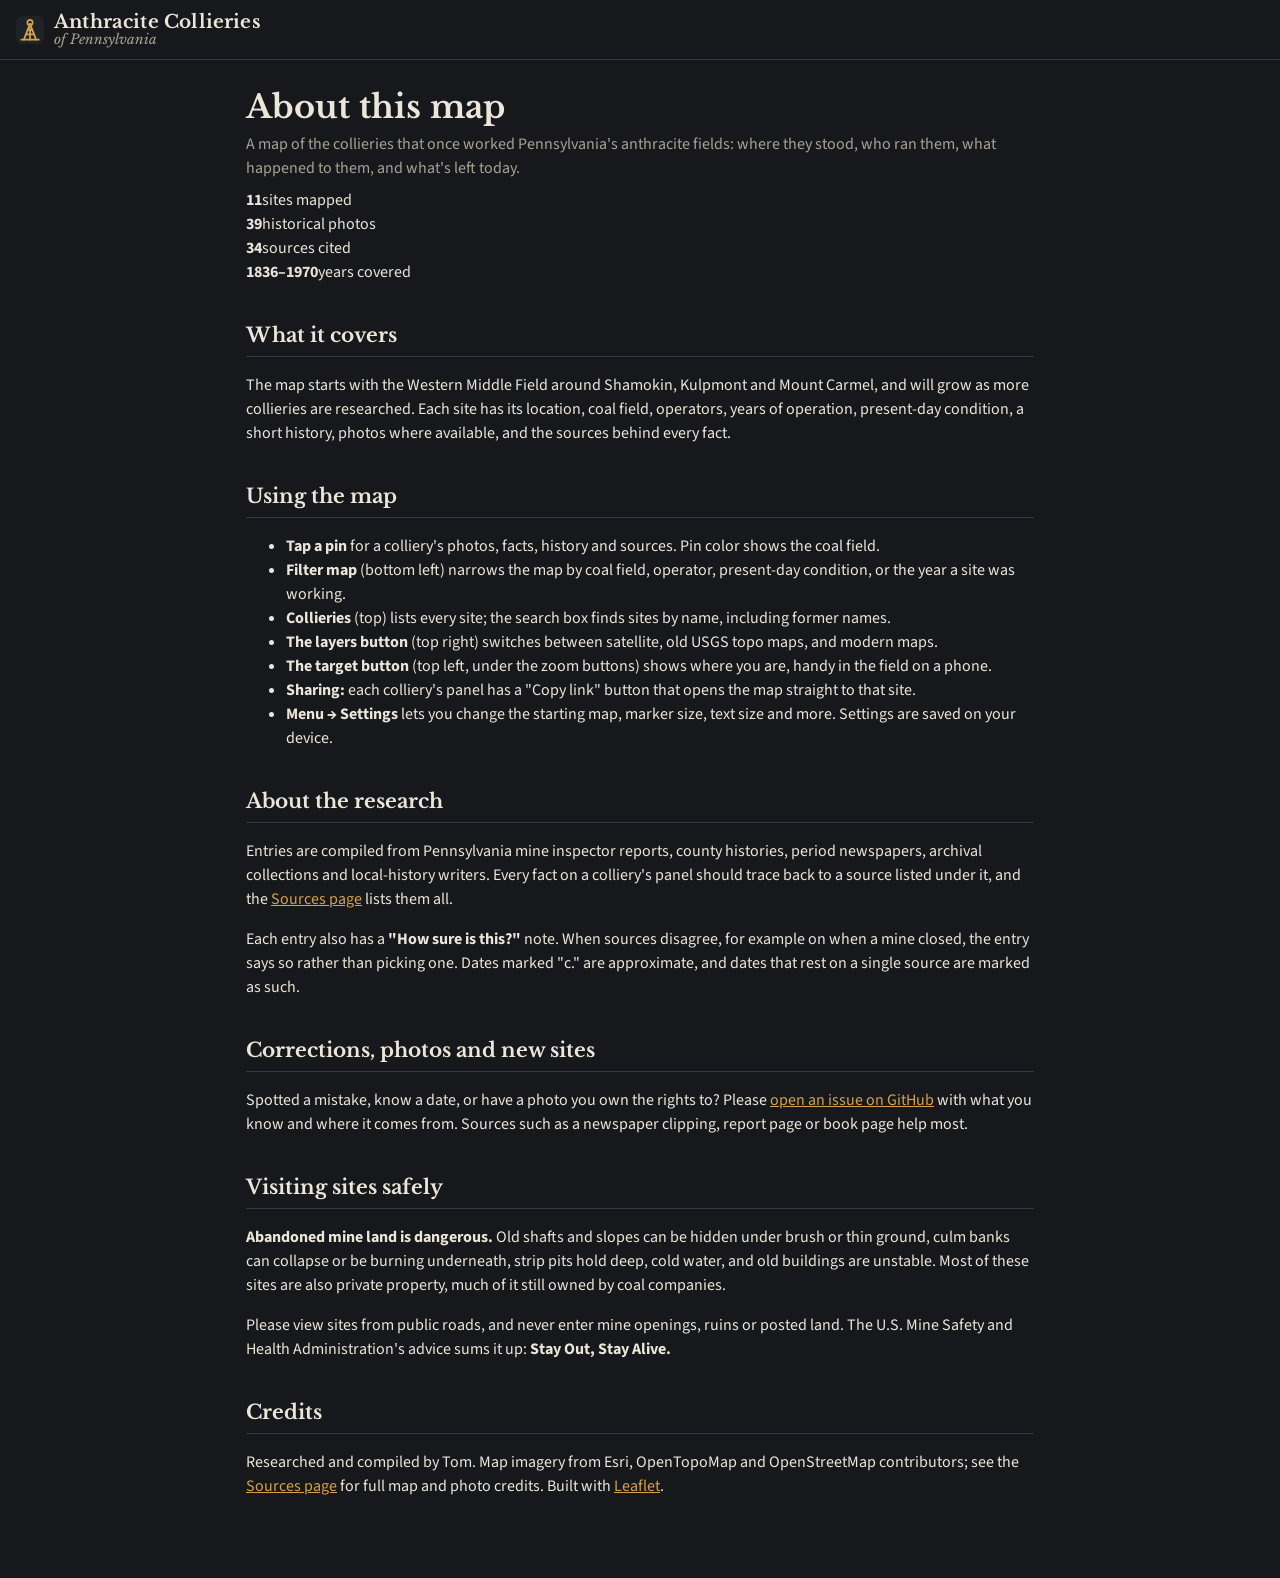
==== about.html @ 8654b9d7 "Update pages: settings, quiz, menu, about, sources" ====
<!doctype html>
<html lang="en">
<head>
  <meta charset="utf-8">
  <meta name="viewport" content="width=device-width, initial-scale=1, viewport-fit=cover">
  <title>About · Anthracite Collieries of Pennsylvania</title>
  <meta name="description" content="About the Anthracite Collieries of Pennsylvania map: what it covers, how the research works, how to send corrections, and visiting sites safely.">
  <link rel="icon" href="icons/headframe.svg" type="image/svg+xml">

  <meta property="og:type" content="website">
  <meta property="og:site_name" content="Anthracite Collieries of Pennsylvania">
  <meta property="og:title" content="About · Anthracite Collieries of Pennsylvania">
  <meta property="og:description" content="What the map covers, how the research works, and how to send corrections.">
  <meta property="og:url" content="https://theman42069.github.io/anthracite-collieries/about.html">
  <meta property="og:image" content="https://theman42069.github.io/anthracite-collieries/icons/social-card.jpg">
  <meta property="og:image:width" content="1200">
  <meta property="og:image:height" content="630">
  <meta name="twitter:card" content="summary_large_image">

  <link rel="preconnect" href="https://fonts.googleapis.com">
  <link rel="preconnect" href="https://fonts.gstatic.com" crossorigin>
  <link rel="stylesheet" href="https://fonts.googleapis.com/css2?family=Libre+Baskerville:wght@400;700&family=Source+Sans+3:wght@400;600&display=swap">
  <link rel="stylesheet" href="css/style.css">
  <script src="js/settings-store.js"></script>
</head>
<body class="page">
  <header class="topbar">
    <a class="brand" href="index.html" aria-label="Back to the map">
      <img src="icons/headframe.svg" alt="" width="28" height="28">
      <span class="brand-text">
        <span class="brand-title">Anthracite Collieries</span>
        <span class="brand-sub">of Pennsylvania</span>
      </span>
    </a>
    <div class="site-menu" id="site-menu"></div>
  </header>

  <main class="page-main prose">
    <h1>About this map</h1>
    <p class="page-intro">A map of the collieries that once worked Pennsylvania's anthracite fields: where they stood, who ran them, what happened to them, and what's left today.</p>

    <div class="stat-row" id="stats" aria-live="polite">
      <div class="stat"><b id="stat-sites">–</b><span>sites mapped</span></div>
      <div class="stat"><b id="stat-photos">–</b><span>historical photos</span></div>
      <div class="stat"><b id="stat-sources">–</b><span>sources cited</span></div>
      <div class="stat"><b id="stat-years">–</b><span>years covered</span></div>
    </div>

    <h2>What it covers</h2>
    <p>The map starts with the Western Middle Field around Shamokin, Kulpmont and Mount Carmel, and will grow as more collieries are researched. Each site has its location, coal field, operators, years of operation, present-day condition, a short history, photos where available, and the sources behind every fact.</p>

    <h2>Using the map</h2>
    <ul>
      <li><strong>Tap a pin</strong> for a colliery's photos, facts, history and sources. Pin color shows the coal field.</li>
      <li><strong>Filter map</strong> (bottom left) narrows the map by coal field, operator, present-day condition, or the year a site was working.</li>
      <li><strong>Collieries</strong> (top) lists every site; the search box finds sites by name, including former names.</li>
      <li><strong>The layers button</strong> (top right) switches between satellite, old USGS topo maps, and modern maps.</li>
      <li><strong>The target button</strong> (top left, under the zoom buttons) shows where you are, handy in the field on a phone.</li>
      <li><strong>Sharing:</strong> each colliery's panel has a "Copy link" button that opens the map straight to that site.</li>
      <li><strong>Menu → Settings</strong> lets you change the starting map, marker size, text size and more. Settings are saved on your device.</li>
    </ul>

    <h2>About the research</h2>
    <p>Entries are compiled from Pennsylvania mine inspector reports, county histories, period newspapers, archival collections and local-history writers. Every fact on a colliery's panel should trace back to a source listed under it, and the <a href="sources.html">Sources page</a> lists them all.</p>
    <p>Each entry also has a <strong>"How sure is this?"</strong> note. When sources disagree, for example on when a mine closed, the entry says so rather than picking one. Dates marked "c." are approximate, and dates that rest on a single source are marked as such.</p>

    <h2>Corrections, photos and new sites</h2>
    <p>Spotted a mistake, know a date, or have a photo you own the rights to? Please <a href="https://github.com/theman42069/anthracite-collieries/issues" target="_blank" rel="noopener">open an issue on GitHub</a> with what you know and where it comes from. Sources such as a newspaper clipping, report page or book page help most.</p>

    <h2>Visiting sites safely</h2>
    <div class="callout">
      <p><strong>Abandoned mine land is dangerous.</strong> Old shafts and slopes can be hidden under brush or thin ground, culm banks can collapse or be burning underneath, strip pits hold deep, cold water, and old buildings are unstable. Most of these sites are also private property, much of it still owned by coal companies.</p>
      <p>Please view sites from public roads, and never enter mine openings, ruins or posted land. The U.S. Mine Safety and Health Administration's advice sums it up: <strong>Stay Out, Stay Alive.</strong></p>
    </div>

    <h2>Credits</h2>
    <p>Researched and compiled by Tom. Map imagery from Esri, OpenTopoMap and OpenStreetMap contributors; see the <a href="sources.html">Sources page</a> for full map and photo credits. Built with <a href="https://leafletjs.com" target="_blank" rel="noopener">Leaflet</a>.</p>
  </main>

  <script src="js/menu.js"></script>
  <script>
    // Live counts from the same data file the map uses.
    fetch('data/collieries.geojson', { cache: 'no-cache' })
      .then(function (r) { return r.json(); })
      .then(function (data) {
        var sites = 0, photos = 0, sources = {}, years = [];
        (data.features || []).forEach(function (f) {
          var p = f.properties || {};
          if (f.geometry && f.geometry.type === 'Point') sites++;
          if (p.photo_url) photos++;
          photos += (Array.isArray(p.photos) ? p.photos.length : 0);
          (Array.isArray(p.sources) ? p.sources : []).forEach(function (s) {
            var key = (s && typeof s === 'object') ? (s.url || s.title) : s;
            if (key) sources[String(key).trim().toLowerCase()] = true;
          });
          [p.year_opened, p.year_closed].forEach(function (y) {
            var n = parseInt(y, 10);
            if (isFinite(n)) years.push(n);
          });
        });
        document.getElementById('stat-sites').textContent = sites;
        document.getElementById('stat-photos').textContent = photos;
        document.getElementById('stat-sources').textContent = Object.keys(sources).length;
        document.getElementById('stat-years').textContent = years.length
          ? Math.min.apply(null, years) + '–' + Math.max.apply(null, years) : '–';
      })
      .catch(function () { document.getElementById('stats').hidden = true; });
  </script>
</body>
</html>
---- css/style.css ----
/* ==========================================================================
   Anthracite Collieries of Pennsylvania
   Dark map chrome, serif headings, desktop side panel / mobile bottom sheet.
   ========================================================================== */

:root {
  --chrome: #16181b;
  --chrome-2: #1f2226;
  --chrome-3: #2a2d31;
  --border: #363a40;
  --text: #ece6da;
  --muted: #a9a294;
  --accent: #d4a24c;
  --accent-ink: #1a1408;
  --danger: #e07a5f;

  --serif: "Libre Baskerville", Georgia, "Times New Roman", serif;
  --sans: "Source Sans 3", system-ui, -apple-system, "Segoe UI", Roboto, sans-serif;

  --header-h: 60px;
  --panel-w: 400px;
  --sheet-h: 55vh;
  --radius: 8px;
  --shadow: 0 6px 24px rgba(0, 0, 0, 0.45);
}

@supports (height: 1dvh) {
  :root { --sheet-h: 55dvh; }
}

* { box-sizing: border-box; }

html, body {
  height: 100%;
  margin: 0;
}

body {
  background: var(--chrome);
  color: var(--text);
  font-family: var(--sans);
  font-size: 16px;
  line-height: 1.5;
  display: flex;
  flex-direction: column;
  overflow: hidden;
}

h1, h2, h3 { font-family: var(--serif); font-weight: 700; }

a { color: var(--accent); }
a:hover { color: #e9bd6d; }

:focus-visible { outline: 2px solid var(--accent); outline-offset: 2px; }

.visually-hidden {
  position: absolute !important;
  width: 1px; height: 1px;
  overflow: hidden;
  clip: rect(0 0 0 0);
  white-space: nowrap;
}

/* ---------- Header ---------- */

.topbar {
  flex: 0 0 auto;
  min-height: var(--header-h);
  display: flex;
  align-items: center;
  gap: 16px;
  padding: 8px 16px;
  background: var(--chrome);
  border-bottom: 1px solid var(--border);
  position: relative;
  z-index: 1100;
}

.brand {
  display: flex;
  align-items: center;
  gap: 10px;
  color: var(--text);
  text-decoration: none;
  min-width: 0;
}
.brand:hover { color: var(--text); }
.brand img { flex: 0 0 auto; border-radius: 6px; }

.brand-text { display: flex; flex-direction: column; line-height: 1.15; min-width: 0; }
.brand-title { font-family: var(--serif); font-weight: 700; font-size: 1.15rem; letter-spacing: 0.01em; }
.brand-sub { font-family: var(--serif); font-style: italic; color: var(--muted); font-size: 0.85rem; }

.topnav { margin-left: auto; }
.topnav a {
  color: var(--text);
  text-decoration: none;
  font-weight: 600;
  padding: 8px 10px;
  border-radius: var(--radius);
}
.topnav a:hover { background: var(--chrome-2); color: var(--text); }
.topnav a[aria-current="page"] { color: var(--accent); }

.tools {
  display: flex;
  align-items: center;
  gap: 8px;
  position: relative;
}

.search {
  position: relative;
  width: min(340px, 100%);
}

/* ---------- Colliery list drop-down ---------- */

.list-menu { position: relative; }

.list-toggle {
  height: 40px;
  display: inline-flex;
  align-items: center;
  gap: 8px;
  padding: 0 12px;
  border-radius: var(--radius);
  border: 1px solid var(--border);
  background: var(--chrome-2);
  color: var(--text);
  font: inherit;
  font-weight: 600;
  cursor: pointer;
  white-space: nowrap;
}
.list-toggle:hover { border-color: var(--muted); }
.list-toggle[aria-expanded="true"] { border-color: var(--accent); }
.list-toggle .chevron { color: var(--muted); transition: transform 0.2s; }
.list-toggle[aria-expanded="true"] .chevron { transform: rotate(180deg); }

.badge {
  min-width: 22px;
  padding: 0 6px;
  border-radius: 11px;
  background: var(--accent);
  color: var(--accent-ink);
  font-size: 0.8rem;
  line-height: 20px;
  text-align: center;
  font-variant-numeric: tabular-nums;
}

.list-panel {
  position: absolute;
  top: calc(100% + 6px);
  left: 0;
  width: 360px;
  background: var(--chrome-2);
  border: 1px solid var(--border);
  border-radius: var(--radius);
  box-shadow: var(--shadow);
  overflow: hidden;
}

.list-head {
  margin: 0;
  padding: 10px 14px;
  font-size: 0.8rem;
  color: var(--muted);
  border-bottom: 1px solid var(--border);
}

.list-items {
  list-style: none;
  margin: 0;
  padding: 4px;
  max-height: min(60vh, 480px);
  overflow-y: auto;
  overscroll-behavior: contain;
}

.list-items button {
  width: 100%;
  display: flex;
  align-items: center;
  gap: 10px;
  padding: 9px 10px;
  border: none;
  border-radius: 6px;
  background: none;
  color: var(--text);
  font: inherit;
  text-align: left;
  cursor: pointer;
}
.list-items button:hover,
.list-items button:focus-visible { background: var(--chrome-3); outline: none; }
.list-items button[aria-current="true"] { background: var(--chrome-3); box-shadow: inset 3px 0 0 var(--accent); }
.list-items .dot { width: 10px; height: 10px; border-radius: 50%; flex: 0 0 auto; box-shadow: 0 0 0 1px rgba(255,255,255,0.5); }
.list-text { display: flex; flex-direction: column; min-width: 0; }
.list-text .name { font-family: var(--serif); font-size: 0.95rem; }
.list-text .meta { font-size: 0.78rem; color: var(--muted); }
.list-items .empty { padding: 12px 10px; color: var(--muted); font-size: 0.9rem; }

.search input {
  width: 100%;
  height: 40px;
  padding: 0 12px 0 36px;
  border-radius: var(--radius);
  border: 1px solid var(--border);
  background: var(--chrome-2) url("data:image/svg+xml,%3Csvg xmlns='http://www.w3.org/2000/svg' viewBox='0 0 24 24' fill='none' stroke='%23a9a294' stroke-width='2' stroke-linecap='round'%3E%3Ccircle cx='11' cy='11' r='7'/%3E%3Cpath d='M20 20l-4-4'/%3E%3C/svg%3E") no-repeat 10px center / 18px;
  color: var(--text);
  font: inherit;
}
.search input::placeholder { color: var(--muted); }
.search input:focus { border-color: var(--accent); outline: none; }

.search-results {
  position: absolute;
  top: calc(100% + 6px);
  left: 0; right: 0;
  margin: 0;
  padding: 4px;
  list-style: none;
  background: var(--chrome-2);
  border: 1px solid var(--border);
  border-radius: var(--radius);
  box-shadow: var(--shadow);
  max-height: 50vh;
  overflow-y: auto;
}

.search-results li {
  display: flex;
  align-items: center;
  gap: 10px;
  padding: 8px 10px;
  border-radius: 6px;
  cursor: pointer;
}
.search-results li[aria-selected="true"],
.search-results li:hover { background: var(--chrome-3); }
.search-results .dot { width: 10px; height: 10px; border-radius: 50%; flex: 0 0 auto; box-shadow: 0 0 0 1px rgba(255,255,255,0.5); }
.search-results .name { flex: 1; min-width: 0; overflow: hidden; text-overflow: ellipsis; white-space: nowrap; }
.search-results .meta { color: var(--muted); font-size: 0.8rem; white-space: nowrap; }
.search-results .empty { color: var(--muted); cursor: default; }
.search-results .empty:hover { background: none; }

/* ---------- Map stage ---------- */

.stage {
  position: relative;
  flex: 1 1 auto;
  min-height: 0;
}

#map {
  position: absolute;
  inset: 0;
  background: #0d0e10;
}

.status {
  position: absolute;
  top: 16px;
  left: 50%;
  transform: translateX(-50%);
  z-index: 1000;
  max-width: calc(100% - 32px);
  padding: 10px 14px;
  border-radius: var(--radius);
  background: var(--chrome-2);
  border: 1px solid var(--danger);
  color: var(--text);
  box-shadow: var(--shadow);
}
.status code { background: var(--chrome-3); padding: 1px 4px; border-radius: 4px; }

/* ---------- Leaflet chrome, restyled dark ---------- */

.leaflet-container { font-family: var(--sans); }

.leaflet-bar,
.leaflet-control-layers {
  border: 1px solid var(--border) !important;
  border-radius: var(--radius) !important;
  box-shadow: var(--shadow) !important;
  overflow: hidden;
}

.leaflet-bar a,
.leaflet-bar a:hover {
  background: var(--chrome-2);
  color: var(--text);
  border-bottom-color: var(--border);
  width: 36px; height: 36px; line-height: 36px;
}
.leaflet-bar a:hover { background: var(--chrome-3); }
.leaflet-bar a.leaflet-disabled { background: var(--chrome); color: #555; }

.leaflet-control-layers {
  background: var(--chrome-2);
  color: var(--text);
}
.leaflet-control-layers-toggle {
  width: 40px; height: 40px;
  background-image: url("data:image/svg+xml,%3Csvg xmlns='http://www.w3.org/2000/svg' viewBox='0 0 24 24' fill='none' stroke='%23ece6da' stroke-width='1.8' stroke-linejoin='round'%3E%3Cpath d='M12 3l9 5-9 5-9-5 9-5z'/%3E%3Cpath d='M3 13l9 5 9-5'/%3E%3C/svg%3E");
  background-size: 22px;
}
.leaflet-control-layers-expanded { padding: 8px 12px; }
.leaflet-control-layers-separator { border-top-color: var(--border); }
.leaflet-control-layers label { margin: 2px 0; }
.leaflet-control-layers input { accent-color: var(--accent); }

.leaflet-control-attribution {
  background: rgba(22, 24, 27, 0.82) !important;
  color: #cfc8ba !important;
  font-size: 11px;
  padding: 2px 6px !important;
  border-top-left-radius: 6px;
}
.leaflet-control-attribution a { color: var(--accent) !important; }

.leaflet-tooltip.colliery-tooltip {
  background: var(--chrome);
  color: var(--text);
  border: 1px solid var(--border);
  font-family: var(--serif);
  font-size: 13px;
  box-shadow: var(--shadow);
}
.leaflet-tooltip-top.colliery-tooltip::before { border-top-color: var(--chrome); }

/* Leaflet controls slide out of the panel's way. */
.leaflet-right, .leaflet-bottom { transition: right 0.25s ease, bottom 0.25s ease; }

/* ---------- Markers ---------- */

.colliery-marker {
  background: none;
  border: none;
}
.colliery-marker svg {
  display: block;
  filter: drop-shadow(0 2px 3px rgba(0, 0, 0, 0.6));
  transform-origin: 50% 100%;
  transition: transform 0.15s ease;
}
.colliery-marker:hover svg,
.colliery-marker:focus-visible svg { transform: scale(1.12); }
.colliery-marker.is-active svg { transform: scale(1.28); }
.colliery-marker.is-active svg .pin { stroke: #fff; stroke-width: 2.5; }

.colliery-cluster {
  background: none;
}
.colliery-cluster span {
  display: flex;
  align-items: center;
  justify-content: center;
  width: 40px; height: 40px;
  border-radius: 50%;
  background: rgba(22, 24, 27, 0.92);
  border: 2px solid var(--accent);
  color: var(--text);
  font-weight: 600;
  font-size: 14px;
  box-shadow: 0 0 0 4px rgba(212, 162, 76, 0.25), var(--shadow);
}

/* ---------- Legend + filter control ---------- */

.legend {
  background: rgba(22, 24, 27, 0.94);
  color: var(--text);
  border: 1px solid var(--border);
  border-radius: var(--radius);
  box-shadow: var(--shadow);
  min-width: 210px;
  max-width: 260px;
}
.legend summary {
  cursor: pointer;
  list-style: none;
  padding: 10px 12px;
  font-family: var(--serif);
  font-weight: 700;
  font-size: 0.95rem;
  display: flex;
  justify-content: space-between;
  align-items: center;
  gap: 8px;
}
.legend summary::-webkit-details-marker { display: none; }
.legend summary::after {
  content: "";
  width: 8px; height: 8px;
  border-right: 2px solid var(--muted);
  border-bottom: 2px solid var(--muted);
  transform: rotate(-135deg);
  margin-top: 4px;
  transition: transform 0.2s;
}
.legend[open] summary::after { transform: rotate(45deg); margin-top: -4px; }

.legend-body {
  padding: 0 12px 12px;
  max-height: calc(100vh - 230px);
  overflow-y: auto;
  overscroll-behavior: contain;
}

.legend-heading .hint {
  text-transform: none;
  letter-spacing: 0;
  font-weight: 400;
  opacity: 0.8;
  margin-left: 4px;
}
.legend-heading + .legend-row { margin-top: 0; }
.legend-row + .legend-heading { margin-top: 10px; }

.more-filters {
  margin-top: 10px;
  padding-top: 8px;
  border-top: 1px solid var(--border);
}
.select-row {
  display: flex;
  align-items: center;
  gap: 8px;
  margin-top: 6px;
  font-size: 0.85rem;
}
.select-row span { width: 62px; flex: 0 0 auto; color: var(--muted); }
.select-row select {
  flex: 1;
  min-width: 0;
  height: 32px;
  padding: 0 6px;
  border-radius: 6px;
  border: 1px solid var(--border);
  background: var(--chrome-2);
  color: var(--text);
  font: inherit;
  font-size: 0.85rem;
}
.select-row select:focus { border-color: var(--accent); outline: none; }

.reset-filters {
  width: 100%;
  margin-top: 10px;
  height: 32px;
  border-radius: 6px;
  border: 1px solid var(--accent);
  background: transparent;
  color: var(--accent);
  font: inherit;
  font-size: 0.85rem;
  font-weight: 600;
  cursor: pointer;
}
.reset-filters:hover { background: var(--accent); color: var(--accent-ink); }

.legend-heading {
  margin: 4px 0 4px;
  font-family: var(--sans);
  font-size: 0.72rem;
  font-weight: 600;
  text-transform: uppercase;
  letter-spacing: 0.1em;
  color: var(--muted);
}

.summary-badge {
  margin-left: auto;
  padding: 0 7px;
  border-radius: 10px;
  background: var(--accent);
  color: var(--accent-ink);
  font-family: var(--sans);
  font-size: 0.75rem;
  line-height: 18px;
}

/* ---------- Timeline ---------- */

.timeline {
  margin-top: 10px;
  padding-top: 8px;
  border-top: 1px solid var(--border);
}
.timeline-toggle {
  display: flex;
  align-items: center;
  gap: 8px;
  font-size: 0.88rem;
  cursor: pointer;
}
.timeline-toggle input { accent-color: var(--accent); width: 16px; height: 16px; margin: 0; flex: 0 0 auto; }
.timeline-toggle span { flex: 1; }
.timeline output {
  font-family: var(--serif);
  font-weight: 700;
  font-size: 1.05rem;
  color: var(--accent);
  font-variant-numeric: tabular-nums;
}
.timeline.is-off output { color: var(--muted); }

.timeline input[type="range"] {
  width: 100%;
  margin: 8px 0 0;
  accent-color: var(--accent);
  cursor: pointer;
}
.timeline.is-off input[type="range"] { opacity: 0.55; }
.timeline-scale {
  display: flex;
  justify-content: space-between;
  font-size: 0.72rem;
  color: var(--muted);
  font-variant-numeric: tabular-nums;
}
.timeline-note { margin: 6px 0 0; font-size: 0.75rem; color: var(--muted); }
.legend-row {
  display: flex;
  align-items: center;
  gap: 8px;
  padding: 4px 0;
  cursor: pointer;
  font-size: 0.92rem;
}
.legend-row input { accent-color: var(--accent); width: 16px; height: 16px; margin: 0; }
.legend-row svg { flex: 0 0 auto; }
.legend-row .label { flex: 1; }
.legend-row .count { color: var(--muted); font-size: 0.8rem; font-variant-numeric: tabular-nums; }
.legend-row.is-off .label, .legend-row.is-off svg { opacity: 0.45; }
.legend-note {
  margin: 8px 0 0;
  padding-top: 8px;
  border-top: 1px solid var(--border);
  font-size: 0.8rem;
  color: var(--muted);
  display: flex;
  align-items: center;
  gap: 8px;
}
.legend-note .mini-cluster {
  flex: 0 0 auto;
  width: 22px; height: 22px;
  border-radius: 50%;
  border: 2px solid var(--accent);
  background: var(--chrome);
  font-size: 10px;
  color: var(--text);
  display: flex; align-items: center; justify-content: center;
}

/* ---------- Detail panel (desktop: right side panel) ---------- */

.panel {
  position: absolute;
  top: 0; right: 0; bottom: 0;
  width: var(--panel-w);
  max-width: 100%;
  z-index: 1050;
  background: var(--chrome);
  border-left: 1px solid var(--border);
  box-shadow: var(--shadow);
  overflow-y: auto;
  overscroll-behavior: contain;
  transform: translateX(100%);
  visibility: hidden;
  transition: transform 0.25s ease, visibility 0s linear 0.25s;
}
.panel.open {
  transform: none;
  visibility: visible;
  transition: transform 0.25s ease, visibility 0s;
}
.panel:focus { outline: none; }

body.panel-open .leaflet-right { right: var(--panel-w); }

.sheet-handle { display: none; }

.panel-close {
  position: absolute;
  top: 10px; right: 10px;
  z-index: 2;
  width: 36px; height: 36px;
  border-radius: 50%;
  border: 1px solid rgba(255, 255, 255, 0.25);
  background: rgba(22, 24, 27, 0.85);
  color: var(--text);
  font-size: 24px;
  line-height: 1;
  cursor: pointer;
}
.panel-close:hover { background: var(--chrome-3); }

.panel-photo { margin: 0; background: var(--chrome-2); }
.photo-frame { position: relative; }
.photo-frame img[title] { cursor: zoom-in; }
.photo-frame img[title=""] { cursor: default; }

.photo-nav {
  position: absolute;
  top: 50%;
  transform: translateY(-50%);
  width: 38px; height: 38px;
  border-radius: 50%;
  border: 1px solid rgba(255, 255, 255, 0.3);
  background: rgba(22, 24, 27, 0.75);
  color: var(--text);
  font-size: 26px;
  line-height: 1;
  padding-bottom: 3px;
  cursor: pointer;
}
.photo-nav:hover { background: var(--chrome-3); }
.photo-nav.prev { left: 10px; }
.photo-nav.next { right: 10px; }

.photo-count {
  position: absolute;
  right: 10px;
  bottom: 10px;
  padding: 2px 9px;
  border-radius: 11px;
  background: rgba(22, 24, 27, 0.8);
  color: var(--text);
  font-size: 0.78rem;
  font-variant-numeric: tabular-nums;
}
.panel-photo img {
  display: block;
  width: 100%;
  aspect-ratio: 4 / 3;
  object-fit: contain; /* show the whole photo; panoramas get dark bands instead of being cropped */
  background: #0d0e10;
}
.panel-photo figcaption {
  padding: 8px 16px 10px;
  font-size: 0.85rem;
  color: var(--muted);
  border-bottom: 1px solid var(--border);
}
.panel-photo figcaption:empty { display: none; }
.panel-photo .credit { display: block; font-size: 0.78rem; margin-top: 2px; opacity: 0.85; }
.panel-photo .credit:empty { display: none; }

.panel-body { padding: 16px 20px 28px; }

.sample-flag {
  margin: 0 0 12px;
  padding: 6px 10px;
  border: 1px dashed var(--danger);
  border-radius: 6px;
  color: var(--danger);
  font-weight: 600;
  font-size: 0.85rem;
  letter-spacing: 0.03em;
}

.field-tag {
  display: inline-flex;
  align-items: center;
  gap: 6px;
  margin: 0;
  font-size: 0.78rem;
  text-transform: uppercase;
  letter-spacing: 0.1em;
  color: var(--muted);
}
.field-tag::before {
  content: "";
  width: 10px; height: 10px;
  border-radius: 50%;
  background: var(--field-color, var(--muted));
}

.panel-body h2 {
  margin: 4px 0 14px;
  font-size: 1.55rem;
  line-height: 1.2;
}

.panel-body h3 {
  margin: 22px 0 6px;
  font-size: 1rem;
  color: var(--accent);
  letter-spacing: 0.02em;
}

.facts {
  display: grid;
  grid-template-columns: max-content 1fr;
  gap: 6px 16px;
  margin: 0;
  padding: 12px 0;
  border-top: 1px solid var(--border);
  border-bottom: 1px solid var(--border);
  font-size: 0.93rem;
}
.facts dt { color: var(--muted); }
.facts dd { margin: 0; }

.history { margin: 0; }

.confidence {
  margin-top: 20px;
  padding: 10px 14px 12px;
  border-left: 3px solid var(--accent);
  border-radius: 0 6px 6px 0;
  background: var(--chrome-2);
}
.confidence h3 { margin: 0 0 4px; font-size: 0.9rem; }
.confidence p { margin: 0; font-size: 0.9rem; color: #cfc8ba; }

.sources {
  margin: 0;
  padding-left: 18px;
  font-size: 0.9rem;
  overflow-wrap: anywhere;
}
.sources li + li { margin-top: 4px; }
.sources .none { list-style: none; margin-left: -18px; color: var(--muted); }

.related {
  list-style: none;
  margin: 0;
  padding: 0;
}
.related a {
  display: flex;
  align-items: flex-start;
  gap: 10px;
  padding: 8px 10px;
  margin: 0 -10px;
  border-radius: 6px;
  color: var(--text);
  text-decoration: none;
}
.related a:hover { background: var(--chrome-2); }
.related .dot {
  width: 10px; height: 10px;
  margin-top: 6px;
  border-radius: 50%;
  flex: 0 0 auto;
  box-shadow: 0 0 0 1px rgba(255,255,255,0.5);
}
.related-text { display: flex; flex-direction: column; }
.related .name { font-family: var(--serif); color: var(--accent); }
.related .note { font-size: 0.85rem; color: var(--muted); }

.all-sources { margin: 14px 0 0; text-align: center; font-size: 0.88rem; }

.copy-link {
  margin-top: 24px;
  width: 100%;
  height: 42px;
  border-radius: var(--radius);
  border: 1px solid var(--accent);
  background: transparent;
  color: var(--accent);
  font: inherit;
  font-weight: 600;
  cursor: pointer;
}
.copy-link:hover { background: var(--accent); color: var(--accent-ink); }

/* ---------- Phone layout: stacked header, bottom sheet ---------- */

@media (max-width: 720px) {
  :root { --header-h: auto; }

  .topbar {
    flex-wrap: wrap;
    gap: 8px;
    padding: 8px 16px 10px;
  }
  .brand-title { font-size: 1.05rem; }
  .brand-text { flex-direction: row; align-items: baseline; gap: 6px; }
  .tools { width: 100%; position: relative; }
  .topnav a { padding: 6px 8px; font-size: 0.95rem; }
  .legend-body { max-height: 52vh; }
  .search { flex: 1; width: auto; min-width: 0; }
  .list-toggle-label { display: none; }
  .list-menu { position: static; }
  .list-panel { left: 0; right: 0; width: auto; }
  .list-items { max-height: 55vh; }
  .list-items button { padding: 11px 10px; }

  .panel {
    top: auto;
    left: 0; right: 0;
    width: 100%;
    height: var(--sheet-h);
    border-left: none;
    border-top: 1px solid var(--border);
    border-radius: 14px 14px 0 0;
    transform: translateY(100%);
    padding-bottom: env(safe-area-inset-bottom);
  }
  .panel.open { transform: none; }

  .sheet-handle {
    display: block;
    position: sticky;
    top: 0;
    z-index: 3;
    height: 0;
  }
  .sheet-handle::before {
    content: "";
    position: absolute;
    top: 7px; left: 50%;
    width: 44px; height: 5px;
    margin-left: -22px;
    border-radius: 3px;
    background: rgba(255, 255, 255, 0.55);
    box-shadow: 0 0 4px rgba(0, 0, 0, 0.6);
  }

  .panel-photo img { aspect-ratio: 16 / 9; border-radius: 14px 14px 0 0; }
  .panel-body { padding: 14px 16px 24px; }
  .panel-body h2 { font-size: 1.35rem; }

  body.panel-open .leaflet-right { right: 0; }
  body.panel-open .leaflet-bottom { bottom: var(--sheet-h); }
  body.panel-open .legend { display: none; }

  /* The attribution wraps to two lines on phones; keep the legend above it. */
  .leaflet-bottom.leaflet-left { bottom: 44px; }
  .legend { min-width: 0; max-width: calc(100vw - 100px); }
  .legend summary { padding: 8px 10px; font-size: 0.9rem; }
}

@media (max-width: 440px) {
  .brand-sub { display: none; }
  /* No room for both links next to the title; you're already on this page anyway. */
  .topnav a[aria-current="page"] { display: none; }
}

/* ---------- Sources page ---------- */

body.page {
  display: block;
  overflow: auto;
  height: auto;
  min-height: 100%;
}
body.page .topbar { position: sticky; top: 0; }

.page-main {
  max-width: 820px;
  margin: 0 auto;
  padding: 28px 16px 64px;
}
.page-main h1 { font-size: 2rem; margin: 0 0 6px; line-height: 1.2; }
.page-main h2 {
  font-size: 1.25rem;
  margin: 36px 0 4px;
  padding-bottom: 6px;
  border-bottom: 1px solid var(--border);
}
.page-intro, .section-intro { color: var(--muted); margin: 0 0 8px; }

.cite-list {
  list-style: none;
  margin: 12px 0 0;
  padding: 0;
}
.cite-list > li {
  padding: 14px 0;
  border-bottom: 1px solid var(--chrome-3);
}
.cite-title { overflow-wrap: anywhere; }
.cite-title a { text-decoration-thickness: 1px; text-underline-offset: 3px; }
.cite-meta {
  display: flex;
  flex-wrap: wrap;
  align-items: center;
  gap: 6px;
  margin-top: 6px;
  font-size: 0.8rem;
  color: var(--muted);
}
.chip {
  display: inline-flex;
  align-items: center;
  gap: 6px;
  padding: 2px 10px;
  border-radius: 12px;
  border: 1px solid var(--border);
  background: var(--chrome-2);
  color: var(--text);
  text-decoration: none;
  font-size: 0.8rem;
}
.chip:hover { border-color: var(--accent); color: var(--text); }
.chip .dot { width: 8px; height: 8px; border-radius: 50%; }
.credit-missing { color: var(--danger); font-weight: 600; }
.cite-filter {
  width: 100%;
  height: 40px;
  margin-top: 16px;
  padding: 0 12px;
  border-radius: var(--radius);
  border: 1px solid var(--border);
  background: var(--chrome-2);
  color: var(--text);
  font: inherit;
}
.cite-filter:focus { border-color: var(--accent); outline: none; }

@media (prefers-reduced-motion: reduce) {
  *, *::before, *::after { transition: none !important; }
}
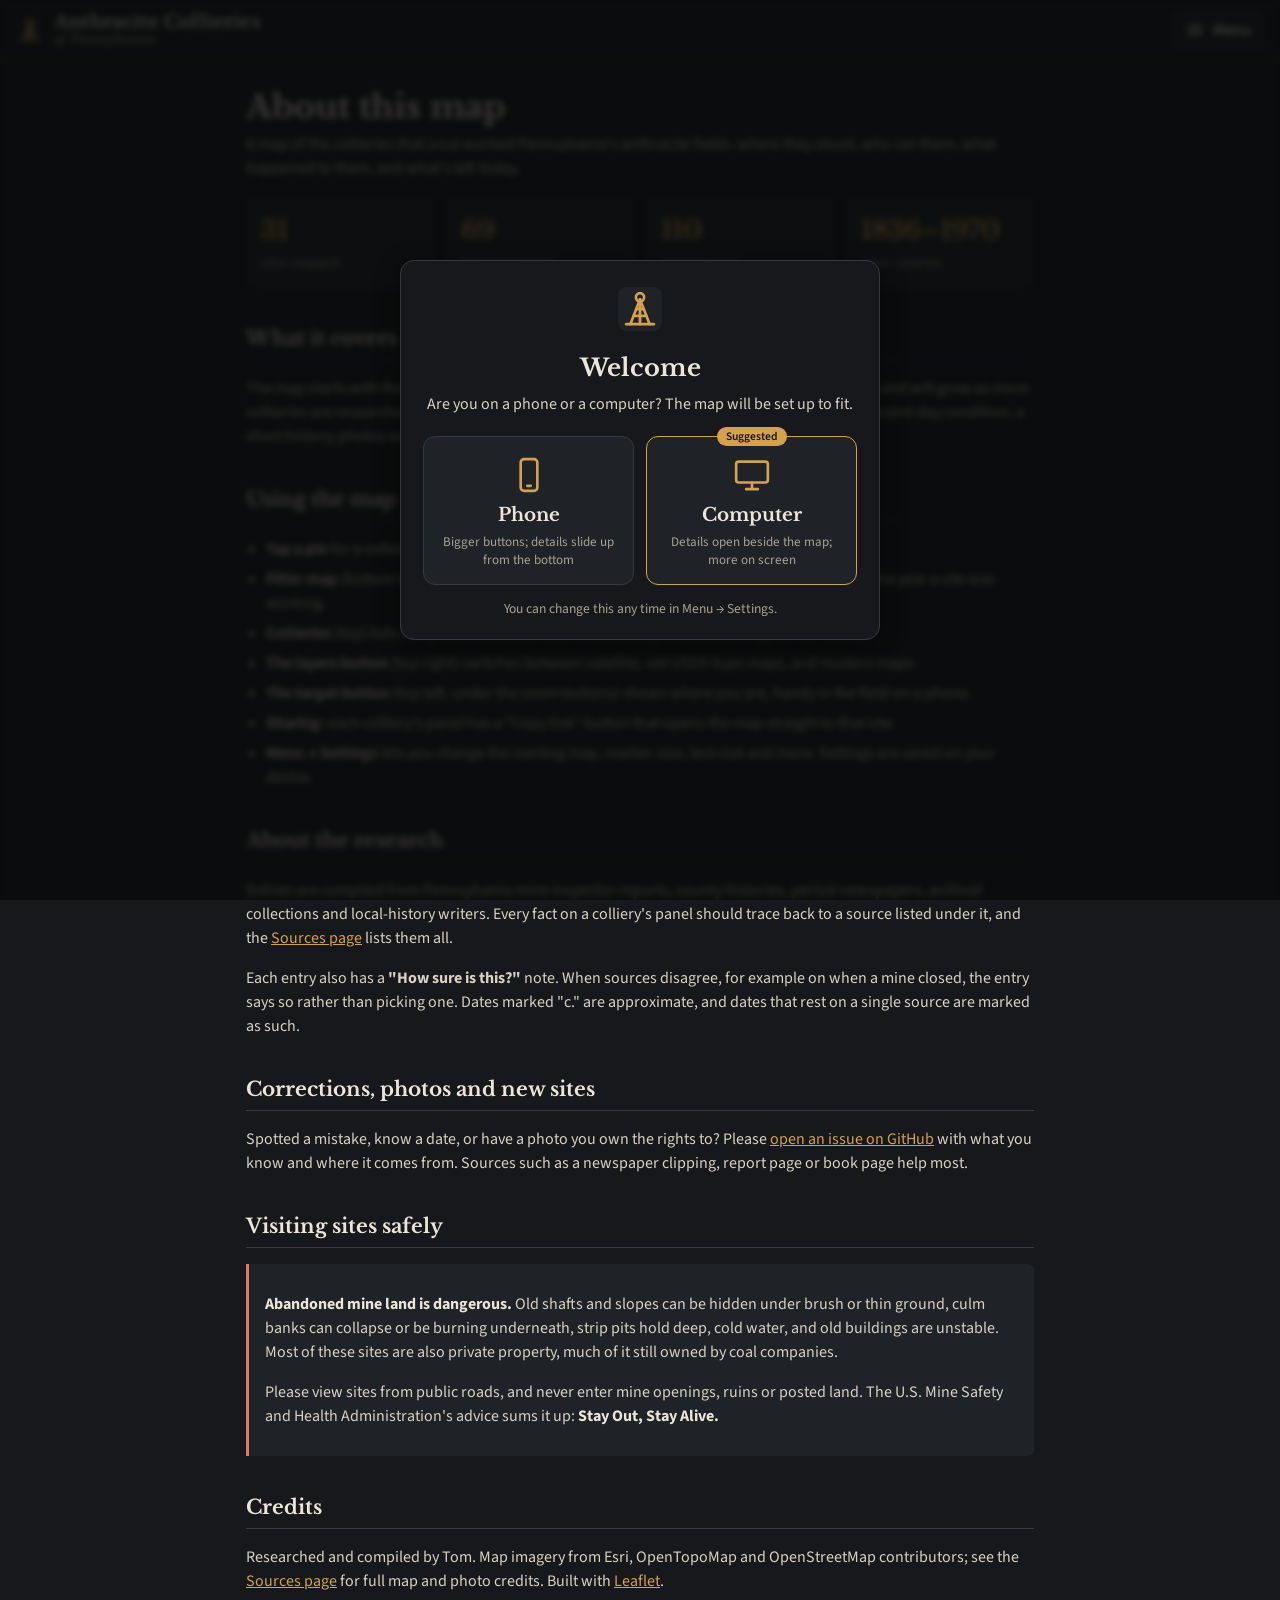
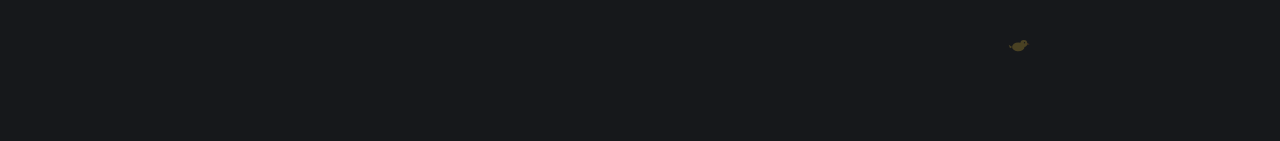
==== commit f2173279: "Memorial (2,247 names), new collieries, breaker pins, updated histories" ====
--- a/about.html
+++ b/about.html
@@ -75,9 +75,15 @@
 
     <h2>Credits</h2>
     <p>Researched and compiled by Tom. Map imagery from Esri, OpenTopoMap and OpenStreetMap contributors; see the <a href="sources.html">Sources page</a> for full map and photo credits. Built with <a href="https://leafletjs.com" target="_blank" rel="noopener">Leaflet</a>.</p>
+    <p class="page-end">
+      <button type="button" class="hidden-canary" aria-label="A small yellow bird">
+        <svg viewBox="0 0 64 48" width="22" height="17" aria-hidden="true"><ellipse cx="30" cy="28" rx="18" ry="13" fill="#ffd23f"/><circle cx="46" cy="18" r="10" fill="#ffd23f"/><path d="M55 17 L63 20 L55 22 Z" fill="#f28c28"/><circle cx="48" cy="16" r="2" fill="#222"/><path d="M12 28 L2 22 L6 32 Z" fill="#ffd23f"/></svg>
+      </button>
+    </p>
   </main>
 
   <script src="js/menu.js"></script>
+  <script src="js/secrets.js"></script>
   <script>
     // Live counts from the same data file the map uses.
     fetch('data/collieries.geojson', { cache: 'no-cache' })
--- a/css/style.css
+++ b/css/style.css
@@ -13,6 +13,8 @@
   --accent: #d4a24c;
   --accent-ink: #1a1408;
   --danger: #e07a5f;
+  --text-soft: #d9d2c4;
+  --overlay-bg: rgba(22, 24, 27, 0.94);   /* legend and map credits, floating over the map */
 
   --serif: "Libre Baskerville", Georgia, "Times New Roman", serif;
   --sans: "Source Sans 3", system-ui, -apple-system, "Segoe UI", Roboto, sans-serif;
@@ -28,6 +30,42 @@
   :root { --sheet-h: 55dvh; }
 }
 
+/* Light theme (Menu → Settings → Appearance). Map overlays such as photo buttons and pin labels
+   stay dark on purpose: they sit on top of imagery. */
+html[data-theme="light"] {
+  --chrome: #f5f1e8;
+  --chrome-2: #ffffff;
+  --chrome-3: #ebe4d6;
+  --border: #d3cbbb;
+  --text: #1f1c17;
+  --text-soft: #3a352d;
+  --muted: #6a6256;
+  --accent: #94650f;
+  --accent-ink: #ffffff;
+  --danger: #b4432a;
+  --overlay-bg: rgba(255, 255, 255, 0.95);
+  --shadow: 0 6px 24px rgba(40, 30, 10, 0.18);
+  color-scheme: light;
+}
+html[data-theme="light"] :is(.lightbox, .year-overlay, .colliery-cluster, .panel-close, .photo-nav, .photo-count) {
+  --text: #ece6da;
+  --text-soft: #d9d2c4;
+  --muted: #a9a294;
+  --border: #363a40;
+  --chrome: #16181b;
+  --chrome-2: #1f2226;
+  --chrome-3: #2a2d31;
+  --accent: #d4a24c;
+}
+html[data-theme="light"] .confidence.estimate h3 { color: #8a5a00; }
+html[data-theme="light"] .switch:checked::after { background: #ffffff; }
+html[data-theme="light"] .switch:checked { background: var(--accent); }
+
+/* "Smooth animations" turned off */
+html[data-motion="off"] *,
+html[data-motion="off"] *::before,
+html[data-motion="off"] *::after { transition: none !important; animation: none !important; }
+
 * { box-sizing: border-box; }
 
 html, body {
@@ -39,7 +77,7 @@
   background: var(--chrome);
   color: var(--text);
   font-family: var(--sans);
-  font-size: 16px;
+  font-size: 1rem;
   line-height: 1.5;
   display: flex;
   flex-direction: column;
@@ -91,22 +129,67 @@
 .brand-title { font-family: var(--serif); font-weight: 700; font-size: 1.15rem; letter-spacing: 0.01em; }
 .brand-sub { font-family: var(--serif); font-style: italic; color: var(--muted); font-size: 0.85rem; }
 
-.topnav { margin-left: auto; }
-.topnav a {
+/* Text size setting (Menu → Settings). Everything sized in rem grows with it. */
+html[data-text-size="large"] { font-size: 112.5%; }
+html[data-text-size="xlarge"] { font-size: 125%; }
+
+/* ---------- Site menu (Map, Sources, About, Settings) ---------- */
+
+.site-menu { position: relative; margin-left: auto; }
+.tools + .site-menu { margin-left: 0; }
+
+.menu-toggle {
+  height: 40px;
+  display: inline-flex;
+  align-items: center;
+  gap: 8px;
+  padding: 0 12px;
+  border-radius: var(--radius);
+  border: 1px solid var(--border);
+  background: var(--chrome-2);
+  color: var(--text);
+  font: inherit;
+  font-weight: 600;
+  cursor: pointer;
+}
+.menu-toggle:hover { border-color: var(--muted); }
+.menu-toggle[aria-expanded="true"] { border-color: var(--accent); }
+
+.menu-panel {
+  position: absolute;
+  top: calc(100% + 6px);
+  right: 0;
+  width: 290px;
+  background: var(--chrome-2);
+  border: 1px solid var(--border);
+  border-radius: var(--radius);
+  box-shadow: var(--shadow);
+  z-index: 10;
+}
+.menu-panel ul { list-style: none; margin: 0; padding: 4px; }
+.menu-panel a {
+  display: flex;
+  align-items: center;
+  gap: 12px;
+  padding: 10px 12px;
+  border-radius: 6px;
   color: var(--text);
   text-decoration: none;
-  font-weight: 600;
-  padding: 8px 10px;
-  border-radius: var(--radius);
-}
-.topnav a:hover { background: var(--chrome-2); color: var(--text); }
-.topnav a[aria-current="page"] { color: var(--accent); }
+}
+.menu-panel a:hover, .menu-panel a:focus-visible { background: var(--chrome-3); outline: none; color: var(--text); }
+.menu-panel a[aria-current="page"] { box-shadow: inset 3px 0 0 var(--accent); background: var(--chrome-3); }
+.menu-panel a[aria-current="page"] svg { color: var(--accent); }
+.menu-panel svg { flex: 0 0 auto; color: var(--muted); }
+.menu-text { display: flex; flex-direction: column; line-height: 1.3; }
+.menu-label { font-weight: 600; }
+.menu-note { font-size: 0.8rem; color: var(--muted); }
 
 .tools {
   display: flex;
   align-items: center;
   gap: 8px;
   position: relative;
+  margin-left: auto;
 }
 
 .search {
@@ -298,6 +381,15 @@
 .leaflet-bar a:hover { background: var(--chrome-3); }
 .leaflet-bar a.leaflet-disabled { background: var(--chrome); color: #555; }
 
+.locate-control a {
+  display: flex;
+  align-items: center;
+  justify-content: center;
+}
+.locate-control a.is-on { color: #4ea1ff; }
+.locate-control a.is-waiting svg { animation: locate-pulse 1s ease-in-out infinite; }
+@keyframes locate-pulse { 50% { opacity: 0.3; } }
+
 .leaflet-control-layers {
   background: var(--chrome-2);
   color: var(--text);
@@ -313,8 +405,8 @@
 .leaflet-control-layers input { accent-color: var(--accent); }
 
 .leaflet-control-attribution {
-  background: rgba(22, 24, 27, 0.82) !important;
-  color: #cfc8ba !important;
+  background: var(--overlay-bg) !important;
+  color: var(--text-soft) !important;
   font-size: 11px;
   padding: 2px 6px !important;
   border-top-left-radius: 6px;
@@ -371,7 +463,7 @@
 /* ---------- Legend + filter control ---------- */
 
 .legend {
-  background: rgba(22, 24, 27, 0.94);
+  background: var(--overlay-bg);
   color: var(--text);
   border: 1px solid var(--border);
   border-radius: var(--radius);
@@ -717,7 +809,9 @@
   background: var(--chrome-2);
 }
 .confidence h3 { margin: 0 0 4px; font-size: 0.9rem; }
-.confidence p { margin: 0; font-size: 0.9rem; color: #cfc8ba; }
+.confidence p { margin: 0; font-size: 0.9rem; color: var(--text-soft); }
+.confidence.estimate { border-left-color: #e8a838; background: rgba(232, 168, 56, 0.08); }
+.confidence.estimate h3 { color: #f2c46b; }
 
 .sources {
   margin: 0;
@@ -771,78 +865,589 @@
 }
 .copy-link:hover { background: var(--accent); color: var(--accent-ink); }
 
-/* ---------- Phone layout: stacked header, bottom sheet ---------- */
-
-@media (max-width: 720px) {
-  :root { --header-h: auto; }
-
-  .topbar {
-    flex-wrap: wrap;
-    gap: 8px;
-    padding: 8px 16px 10px;
-  }
-  .brand-title { font-size: 1.05rem; }
-  .brand-text { flex-direction: row; align-items: baseline; gap: 6px; }
-  .tools { width: 100%; position: relative; }
-  .topnav a { padding: 6px 8px; font-size: 0.95rem; }
-  .legend-body { max-height: 52vh; }
-  .search { flex: 1; width: auto; min-width: 0; }
-  .list-toggle-label { display: none; }
-  .list-menu { position: static; }
-  .list-panel { left: 0; right: 0; width: auto; }
-  .list-items { max-height: 55vh; }
-  .list-items button { padding: 11px 10px; }
-
-  .panel {
-    top: auto;
-    left: 0; right: 0;
-    width: 100%;
-    height: var(--sheet-h);
-    border-left: none;
-    border-top: 1px solid var(--border);
-    border-radius: 14px 14px 0 0;
-    transform: translateY(100%);
-    padding-bottom: env(safe-area-inset-bottom);
-  }
-  .panel.open { transform: none; }
-
-  .sheet-handle {
-    display: block;
-    position: sticky;
-    top: 0;
-    z-index: 3;
-    height: 0;
-  }
-  .sheet-handle::before {
-    content: "";
-    position: absolute;
-    top: 7px; left: 50%;
-    width: 44px; height: 5px;
-    margin-left: -22px;
-    border-radius: 3px;
-    background: rgba(255, 255, 255, 0.55);
-    box-shadow: 0 0 4px rgba(0, 0, 0, 0.6);
-  }
-
-  .panel-photo img { aspect-ratio: 16 / 9; border-radius: 14px 14px 0 0; }
-  .panel-body { padding: 14px 16px 24px; }
-  .panel-body h2 { font-size: 1.35rem; }
-
-  body.panel-open .leaflet-right { right: 0; }
-  body.panel-open .leaflet-bottom { bottom: var(--sheet-h); }
-  body.panel-open .legend { display: none; }
-
-  /* The attribution wraps to two lines on phones; keep the legend above it. */
-  .leaflet-bottom.leaflet-left { bottom: 44px; }
-  .legend { min-width: 0; max-width: calc(100vw - 100px); }
-  .legend summary { padding: 8px 10px; font-size: 0.9rem; }
-}
+/* ---------- Phone layout: stacked header, bottom sheet, bigger tap targets ----------
+   Applies when <html data-layout="phone">: chosen on first visit (or in Settings),
+   otherwise guessed from screen width by js/settings-store.js. */
+
+html[data-layout="phone"] { --header-h: auto; }
+
+[data-layout="phone"] .topbar {
+  flex-wrap: wrap;
+  gap: 8px;
+  padding: 8px 16px 10px;
+  padding-top: max(8px, env(safe-area-inset-top));
+}
+[data-layout="phone"] .brand-title { font-size: 1.05rem; }
+[data-layout="phone"] .brand-text { flex-direction: row; align-items: baseline; gap: 6px; }
+/* Title and menu on the first row, list + search on the second. */
+[data-layout="phone"] .site-menu,
+[data-layout="phone"] .tools + .site-menu { order: 1; margin-left: auto; }
+[data-layout="phone"] .tools { order: 2; width: 100%; position: relative; margin-left: 0; }
+[data-layout="phone"] .menu-panel { width: min(290px, calc(100vw - 32px)); }
+[data-layout="phone"] .menu-panel a { padding: 13px 12px; }
+[data-layout="phone"] .menu-toggle,
+[data-layout="phone"] .list-toggle,
+[data-layout="phone"] .search input { height: 44px; }
+[data-layout="phone"] .search input { font-size: 16px; } /* 16px+ stops iPhones zooming in on tap */
+[data-layout="phone"] .legend-body { max-height: 52vh; }
+[data-layout="phone"] .search { flex: 1; width: auto; min-width: 0; }
+[data-layout="phone"] .list-toggle-label { display: none; }
+[data-layout="phone"] .list-menu { position: static; }
+[data-layout="phone"] .list-panel { left: 0; right: 0; width: auto; }
+[data-layout="phone"] .list-items { max-height: 55vh; }
+[data-layout="phone"] .list-items button { padding: 12px 10px; }
+[data-layout="phone"] .search-results li { padding: 12px 10px; }
+
+/* Map buttons big enough for a thumb. */
+[data-layout="phone"] .leaflet-bar a,
+[data-layout="phone"] .leaflet-bar a:hover { width: 44px; height: 44px; line-height: 44px; font-size: 22px; }
+[data-layout="phone"] .leaflet-control-layers-toggle { width: 46px; height: 46px; }
+[data-layout="phone"] .leaflet-control-layers-expanded label { padding: 6px 0; font-size: 15px; }
+[data-layout="phone"] .legend-row { padding: 7px 0; }
+[data-layout="phone"] .legend-row input { width: 20px; height: 20px; }
+[data-layout="phone"] .select-row select { height: 40px; font-size: 16px; }
+
+/* Details panel becomes a bottom sheet: half height, tap or swipe the handle for full screen. */
+[data-layout="phone"] .panel {
+  top: auto;
+  left: 0; right: 0;
+  width: 100%;
+  max-width: none;
+  height: var(--sheet-h);
+  border-left: none;
+  border-top: 1px solid var(--border);
+  border-radius: 14px 14px 0 0;
+  transform: translateY(100%);
+  padding-bottom: env(safe-area-inset-bottom);
+  transition: transform 0.25s ease, height 0.25s ease, visibility 0s linear 0.25s;
+}
+[data-layout="phone"] .panel.open {
+  transform: none;
+  transition: transform 0.25s ease, height 0.25s ease, visibility 0s;
+}
+[data-layout="phone"] .panel.expanded { height: 100%; border-radius: 0; }
+
+[data-layout="phone"] .sheet-handle {
+  display: block;
+  position: sticky;
+  top: 0;
+  z-index: 3;
+  width: 100%;
+  height: 0;
+  margin: 0;
+  padding: 0;
+  border: 0;
+  background: none;
+  cursor: pointer;
+}
+[data-layout="phone"] .sheet-handle::before {
+  content: "";
+  position: absolute;
+  top: 7px; left: 50%;
+  width: 44px; height: 5px;
+  margin-left: -22px;
+  border-radius: 3px;
+  background: rgba(255, 255, 255, 0.7);
+  box-shadow: 0 0 4px rgba(0, 0, 0, 0.6);
+}
+/* Invisible tap area around the handle bar. */
+[data-layout="phone"] .sheet-handle::after {
+  content: "";
+  position: absolute;
+  top: 0; left: 25%; right: 25%;
+  height: 30px;
+}
+
+[data-layout="phone"] .panel-close { width: 44px; height: 44px; }
+[data-layout="phone"] .photo-nav { width: 44px; height: 44px; }
+[data-layout="phone"] .panel-photo img { aspect-ratio: 16 / 9; border-radius: 14px 14px 0 0; }
+[data-layout="phone"] .panel.expanded .panel-photo img { border-radius: 0; }
+[data-layout="phone"] .panel-body { padding: 14px 16px 24px; }
+[data-layout="phone"] .panel-body h2 { font-size: 1.35rem; }
+[data-layout="phone"] .related a { padding: 11px 10px; }
+[data-layout="phone"] .copy-link { height: 48px; }
+
+[data-layout="phone"] body.panel-open .leaflet-right { right: 0; }
+[data-layout="phone"] body.panel-open .leaflet-bottom { bottom: var(--sheet-h); }
+[data-layout="phone"] body.panel-open .legend { display: none; }
+
+/* The attribution wraps to two lines on phones; keep the legend above it. */
+[data-layout="phone"] .leaflet-bottom.leaflet-left { bottom: 44px; }
+[data-layout="phone"] .legend { min-width: 0; max-width: calc(100vw - 100px); }
+[data-layout="phone"] .legend summary { padding: 11px 12px; font-size: 0.95rem; }
+
+/* Settings and other pages: roomier controls. */
+[data-layout="phone"] .choices span { padding: 11px 16px; }
+[data-layout="phone"] .switch-row { padding: 16px 0; }
+[data-layout="phone"] .button { height: 48px; }
 
 @media (max-width: 440px) {
   .brand-sub { display: none; }
-  /* No room for both links next to the title; you're already on this page anyway. */
-  .topnav a[aria-current="page"] { display: none; }
-}
+  .menu-toggle { padding: 0 10px; }
+  .menu-toggle-text { display: none; } /* icon only: not enough room next to the title */
+}
+
+/* ---------- First-visit "Phone or Computer?" box ---------- */
+
+.layout-chooser {
+  position: fixed;
+  inset: 0;
+  z-index: 5000;
+  display: flex;
+  align-items: center;
+  justify-content: center;
+  padding: 16px;
+  background: rgba(8, 9, 10, 0.78);
+  backdrop-filter: blur(3px);
+}
+.lc-card {
+  width: min(480px, 100%);
+  max-height: 100%;
+  overflow-y: auto;
+  padding: 26px 22px 20px;
+  border: 1px solid var(--border);
+  border-radius: 14px;
+  background: var(--chrome);
+  box-shadow: var(--shadow);
+  text-align: center;
+}
+.lc-card img { border-radius: 8px; }
+.lc-card h2 { margin: 12px 0 6px; font-size: 1.5rem; }
+.lc-card p { margin: 0; color: var(--text-soft); }
+.lc-options {
+  display: grid;
+  grid-template-columns: 1fr 1fr;
+  gap: 12px;
+  margin: 20px 0 14px;
+}
+.lc-option {
+  position: relative;
+  display: flex;
+  flex-direction: column;
+  align-items: center;
+  gap: 6px;
+  padding: 18px 12px 14px;
+  border: 1px solid var(--border);
+  border-radius: 12px;
+  background: var(--chrome-2);
+  color: var(--text);
+  font: inherit;
+  cursor: pointer;
+}
+.lc-option:hover, .lc-option:focus-visible { border-color: var(--accent); outline: none; }
+.lc-option svg { color: var(--accent); }
+.lc-option .lc-name { font-family: var(--serif); font-weight: 700; font-size: 1.15rem; }
+.lc-option .lc-desc { font-size: 0.82rem; color: var(--muted); line-height: 1.35; }
+.lc-option .lc-suggested {
+  position: absolute;
+  top: -10px;
+  padding: 1px 9px;
+  border-radius: 10px;
+  background: var(--accent);
+  color: var(--accent-ink);
+  font-size: 0.72rem;
+  font-weight: 600;
+}
+.lc-note { font-size: 0.85rem; color: var(--muted) !important; }
+
+/* ---------- Settings page ---------- */
+
+.settings h2 { margin-top: 30px; }
+.setting {
+  margin: 14px 0 0;
+  padding: 0;
+  border: 0;
+}
+.setting legend, .setting-title {
+  font-weight: 600;
+  color: var(--text);
+  padding: 0;
+  margin-bottom: 8px;
+}
+.choices {
+  display: flex;
+  flex-wrap: wrap;
+  gap: 8px;
+}
+.choices label { cursor: pointer; }
+.choices input {
+  position: absolute;
+  opacity: 0;
+  width: 1px;
+  height: 1px;
+}
+.choices span {
+  display: inline-block;
+  padding: 8px 14px;
+  border: 1px solid var(--border);
+  border-radius: 20px;
+  background: var(--chrome-2);
+  color: var(--text-soft);
+  font-size: 0.92rem;
+}
+.choices label:hover span { border-color: var(--muted); }
+.choices input:checked + span {
+  border-color: var(--accent);
+  background: rgba(212, 162, 76, 0.16);
+  color: var(--text);
+  font-weight: 600;
+}
+.choices input:focus-visible + span { outline: 2px solid var(--accent); outline-offset: 2px; }
+
+.switch-row {
+  display: flex;
+  align-items: center;
+  justify-content: space-between;
+  gap: 16px;
+  padding: 12px 0;
+  border-bottom: 1px solid var(--chrome-3);
+  cursor: pointer;
+}
+.setting-text { display: flex; flex-direction: column; }
+.switch-row .setting-title { margin: 0; }
+.setting-note { font-size: 0.85rem; color: var(--muted); }
+
+.switch {
+  appearance: none;
+  -webkit-appearance: none;
+  flex: 0 0 auto;
+  width: 46px;
+  height: 26px;
+  margin: 0;
+  border-radius: 13px;
+  background: var(--chrome-3);
+  border: 1px solid var(--border);
+  position: relative;
+  cursor: pointer;
+  transition: background 0.15s;
+}
+.switch::after {
+  content: "";
+  position: absolute;
+  top: 2px; left: 2px;
+  width: 20px; height: 20px;
+  border-radius: 50%;
+  background: var(--muted);
+  transition: transform 0.15s, background 0.15s;
+}
+.switch:checked { background: rgba(212, 162, 76, 0.35); border-color: var(--accent); }
+.switch:checked::after { transform: translateX(20px); background: var(--accent); }
+
+.settings-actions {
+  display: flex;
+  flex-wrap: wrap;
+  align-items: center;
+  gap: 12px;
+  margin-top: 32px;
+}
+.button {
+  display: inline-flex;
+  align-items: center;
+  height: 40px;
+  padding: 0 16px;
+  border-radius: var(--radius);
+  border: 1px solid var(--border);
+  background: var(--chrome-2);
+  color: var(--text);
+  font: inherit;
+  font-weight: 600;
+  text-decoration: none;
+  cursor: pointer;
+}
+.button:hover { border-color: var(--muted); color: var(--text); }
+.button.primary { background: var(--accent); border-color: var(--accent); color: var(--accent-ink); }
+.button.primary:hover { background: #e2b764; color: var(--accent-ink); }
+.save-status { color: #8fd18f; font-size: 0.9rem; }
+
+/* ---------- "Surprise me" button ---------- */
+
+.surprise {
+  flex: 0 0 auto;
+  width: 40px;
+  height: 40px;
+  display: inline-flex;
+  align-items: center;
+  justify-content: center;
+  border-radius: var(--radius);
+  border: 1px solid var(--border);
+  background: var(--chrome-2);
+  color: var(--text);
+  cursor: pointer;
+}
+.surprise:hover { border-color: var(--accent); color: var(--accent); }
+.surprise.rolling svg { animation: dice-roll 0.5s ease; }
+@keyframes dice-roll { to { transform: rotate(360deg); } }
+[data-layout="phone"] .surprise { width: 44px; height: 44px; }
+
+/* ---------- Timeline play button and big year ---------- */
+
+.timeline-controls {
+  display: flex;
+  align-items: center;
+  gap: 8px;
+  margin-top: 8px;
+}
+.timeline-controls input[type="range"] { flex: 1; margin: 0; }
+.play-btn {
+  flex: 0 0 auto;
+  width: 32px;
+  height: 32px;
+  display: inline-flex;
+  align-items: center;
+  justify-content: center;
+  border-radius: 50%;
+  border: 1px solid var(--accent);
+  background: transparent;
+  color: var(--accent);
+  cursor: pointer;
+}
+.play-btn:hover, .play-btn.is-playing { background: var(--accent); color: var(--accent-ink); }
+[data-layout="phone"] .play-btn { width: 40px; height: 40px; }
+
+.year-overlay {
+  position: absolute;
+  top: 14px;
+  left: 50%;
+  transform: translateX(-50%);
+  z-index: 900;
+  padding: 2px 18px;
+  border-radius: 12px;
+  background: rgba(22, 24, 27, 0.82);
+  border: 1px solid var(--border);
+  color: var(--accent);
+  font-family: var(--serif);
+  font-weight: 700;
+  font-size: 2.6rem;
+  font-variant-numeric: tabular-nums;
+  pointer-events: none;
+  box-shadow: var(--shadow);
+}
+.year-overlay small {
+  display: block;
+  margin-top: -6px;
+  text-align: center;
+  font-family: var(--sans);
+  font-size: 0.8rem;
+  font-weight: 400;
+  color: var(--muted);
+}
+
+/* ---------- Names beside pins (zoomed in) ---------- */
+
+.colliery-marker { overflow: visible; }
+.pin-label {
+  display: none;
+  position: absolute;
+  top: 100%;
+  left: 50%;
+  transform: translateX(-50%);
+  margin-top: 1px;
+  padding: 1px 6px;
+  border-radius: 4px;
+  background: rgba(22, 24, 27, 0.72);
+  color: #fff;
+  font: 600 12px/1.3 var(--sans);
+  white-space: nowrap;
+  pointer-events: none;
+  text-shadow: 0 1px 2px rgba(0, 0, 0, 0.9);
+}
+.show-labels .pin-label { display: block; }
+.show-labels .colliery-tooltip { display: none; } /* the label already says it */
+.colliery-marker.is-active .pin-label { background: var(--accent); color: var(--accent-ink); text-shadow: none; }
+
+/* ---------- List sort ---------- */
+
+.list-head { display: flex; align-items: center; justify-content: space-between; gap: 8px; }
+.list-sort select {
+  height: 30px;
+  max-width: 170px;
+  padding: 0 6px;
+  border-radius: 6px;
+  border: 1px solid var(--border);
+  background: var(--chrome);
+  color: var(--text);
+  font: inherit;
+  font-size: 0.8rem;
+}
+.list-sort select:focus { border-color: var(--accent); outline: none; }
+[data-layout="phone"] .list-sort select { height: 38px; font-size: 16px; }
+
+/* ---------- Full-screen photo viewer ---------- */
+
+body.lightbox-open { overflow: hidden; }
+.lightbox {
+  position: fixed;
+  inset: 0;
+  z-index: 6000;
+  background: rgba(5, 6, 7, 0.96);
+  display: flex;
+  flex-direction: column;
+}
+.lightbox[hidden] { display: none; }
+.lb-stage {
+  flex: 1;
+  min-height: 0;
+  display: flex;
+  align-items: center;
+  justify-content: center;
+  overflow: hidden;
+  touch-action: none; /* our own pinch/swipe instead of the browser's */
+  cursor: zoom-in;
+  user-select: none;
+}
+.lightbox.is-zoomed .lb-stage { cursor: grab; }
+.lb-img {
+  max-width: 100%;
+  max-height: 100%;
+  object-fit: contain;
+  transform-origin: center center;
+  will-change: transform;
+}
+.lb-btn {
+  position: absolute;
+  z-index: 2;
+  display: flex;
+  align-items: center;
+  justify-content: center;
+  border: 1px solid rgba(255, 255, 255, 0.25);
+  border-radius: 50%;
+  background: rgba(22, 24, 27, 0.75);
+  color: #fff;
+  cursor: pointer;
+}
+.lb-btn:hover { background: var(--chrome-3); }
+.lb-close { top: max(12px, env(safe-area-inset-top)); right: 12px; width: 46px; height: 46px; font-size: 30px; line-height: 1; }
+.lb-nav { top: 45%; width: 52px; height: 52px; font-size: 36px; line-height: 1; padding-bottom: 4px; }
+.lb-prev { left: 12px; }
+.lb-next { right: 12px; }
+.lb-btn[hidden] { display: none; }
+.lightbox.is-zoomed .lb-nav { opacity: 0.35; }
+.lb-info {
+  flex: 0 0 auto;
+  padding: 10px 18px max(14px, env(safe-area-inset-bottom));
+  background: rgba(14, 15, 17, 0.9);
+  border-top: 1px solid var(--border);
+  max-height: 32vh;
+  overflow-y: auto;
+}
+.lb-top-row { display: flex; align-items: center; gap: 14px; font-size: 0.82rem; color: var(--muted); }
+.lb-count { color: var(--text); font-weight: 600; font-variant-numeric: tabular-nums; }
+.lb-original { margin-left: auto; }
+.lb-caption { margin: 6px 0 2px; color: var(--text); font-size: 0.95rem; }
+.lb-credit { margin: 0; color: var(--muted); font-size: 0.8rem; }
+.lb-credit:empty { display: none; }
+
+/* ---------- Quiz page ---------- */
+
+.quiz-card {
+  margin-top: 18px;
+  padding: 20px;
+  border: 1px solid var(--border);
+  border-radius: 12px;
+  background: var(--chrome-2);
+}
+.quiz-progress {
+  display: flex;
+  justify-content: space-between;
+  font-size: 0.85rem;
+  color: var(--muted);
+  margin-bottom: 8px;
+}
+.quiz-bar { height: 6px; border-radius: 3px; background: var(--chrome-3); overflow: hidden; margin-bottom: 18px; }
+.quiz-bar span { display: block; height: 100%; background: var(--accent); transition: width 0.3s; }
+.quiz-question { font-family: var(--serif); font-size: 1.3rem; line-height: 1.35; margin: 0 0 16px; color: var(--text); }
+.quiz-options { display: grid; gap: 10px; }
+.quiz-option {
+  display: flex;
+  align-items: center;
+  gap: 12px;
+  width: 100%;
+  min-height: 52px;
+  padding: 10px 14px;
+  border: 1px solid var(--border);
+  border-radius: 10px;
+  background: var(--chrome);
+  color: var(--text);
+  font: inherit;
+  text-align: left;
+  cursor: pointer;
+}
+.quiz-option:hover:not(:disabled) { border-color: var(--accent); }
+.quiz-option .letter {
+  flex: 0 0 auto;
+  width: 28px; height: 28px;
+  display: inline-flex; align-items: center; justify-content: center;
+  border-radius: 50%;
+  background: var(--chrome-3);
+  font-weight: 600;
+  font-size: 0.85rem;
+}
+.quiz-option:disabled { cursor: default; }
+.quiz-option.correct { border-color: #5cb85c; background: rgba(92, 184, 92, 0.14); }
+.quiz-option.correct .letter { background: #5cb85c; color: #0b1a0b; }
+.quiz-option.wrong { border-color: var(--danger); background: rgba(224, 122, 95, 0.14); }
+.quiz-option.wrong .letter { background: var(--danger); color: #1a0b07; }
+.quiz-feedback {
+  margin-top: 16px;
+  padding: 12px 14px;
+  border-radius: 8px;
+  background: var(--chrome);
+  border-left: 3px solid var(--accent);
+}
+.quiz-feedback strong { display: block; margin-bottom: 4px; }
+.quiz-feedback p { margin: 0; color: var(--text-soft); font-size: 0.95rem; }
+.quiz-feedback img {
+  display: block;
+  width: 100%;
+  max-height: 220px;
+  object-fit: contain;
+  background: #0d0e10;
+  border-radius: 6px;
+  margin-top: 10px;
+}
+.quiz-actions { display: flex; flex-wrap: wrap; gap: 10px; margin-top: 16px; }
+.quiz-score { text-align: center; }
+.quiz-score .big { font-family: var(--serif); font-size: 3rem; color: var(--accent); line-height: 1.1; }
+.quiz-review { list-style: none; padding: 0; margin: 18px 0 0; text-align: left; }
+.quiz-review li { padding: 10px 0; border-top: 1px solid var(--chrome-3); font-size: 0.92rem; }
+.quiz-review .mark { font-weight: 700; margin-right: 6px; }
+.quiz-review .mark.ok { color: #5cb85c; }
+.quiz-review .mark.no { color: var(--danger); }
+
+/* ---------- About page ---------- */
+
+.prose p, .prose li { color: var(--text-soft); }
+.prose ul { padding-left: 20px; }
+.prose li + li { margin-top: 6px; }
+.callout {
+  margin: 16px 0;
+  padding: 12px 16px;
+  border-left: 3px solid var(--danger);
+  border-radius: 0 6px 6px 0;
+  background: var(--chrome-2);
+}
+.callout strong { color: var(--text); }
+.stat-row {
+  display: flex;
+  flex-wrap: wrap;
+  gap: 12px;
+  margin: 18px 0 4px;
+}
+.stat {
+  flex: 1 1 140px;
+  padding: 12px 14px;
+  border: 1px solid var(--border);
+  border-radius: var(--radius);
+  background: var(--chrome-2);
+}
+.stat b {
+  display: block;
+  font-family: var(--serif);
+  font-size: 1.6rem;
+  color: var(--accent);
+  font-variant-numeric: tabular-nums;
+}
+.stat span { font-size: 0.85rem; color: var(--muted); }
 
 /* ---------- Sources page ---------- */
 
@@ -919,3 +1524,263 @@
 @media (prefers-reduced-motion: reduce) {
   *, *::before, *::after { transition: none !important; }
 }
+
+/* ==========================================================================
+   Secrets (see js/secrets.js). Spoilers!
+   ========================================================================== */
+
+.secret-toast {
+  position: fixed;
+  left: 50%;
+  bottom: calc(24px + env(safe-area-inset-bottom, 0px));
+  transform: translate(-50%, 20px);
+  opacity: 0;
+  z-index: 3000;
+  max-width: calc(100vw - 32px);
+  padding: 10px 16px;
+  border-radius: 999px;
+  background: #1a1408;
+  color: #ffe9a8;
+  border: 1px solid #d4a24c;
+  box-shadow: 0 6px 24px rgba(0, 0, 0, 0.5);
+  font: 600 15px/1.3 var(--sans);
+  text-align: center;
+  pointer-events: none;
+  transition: opacity 0.3s, transform 0.3s;
+}
+.secret-toast.show { opacity: 1; transform: translate(-50%, 0); }
+.secret-toast span { opacity: 0.75; font-weight: 400; }
+
+/* 1. Miner's lamp */
+.lamp-overlay {
+  --lx: 50%;
+  --ly: 50%;
+  position: absolute;
+  inset: 0;
+  z-index: 950;
+  pointer-events: none;
+  background: radial-gradient(circle 170px at var(--lx) var(--ly),
+    rgba(255, 236, 170, 0.10) 0%, rgba(0, 0, 0, 0) 45%, rgba(0, 0, 0, 0.82) 80%, rgba(0, 0, 0, 0.96) 100%);
+}
+.lamp-hint {
+  position: absolute;
+  top: 12px;
+  left: 50%;
+  transform: translateX(-50%);
+  width: max-content;
+  max-width: calc(100% - 32px);
+  padding: 8px 14px;
+  border-radius: var(--radius);
+  background: rgba(0, 0, 0, 0.7);
+  color: #ffe9a8;
+  font: 15px/1.35 var(--sans);
+  text-align: center;
+}
+.lamp-exit {
+  position: absolute;
+  bottom: 70px;
+  left: 50%;
+  transform: translateX(-50%);
+  pointer-events: auto;
+  padding: 8px 16px;
+  border-radius: 999px;
+  border: 1px solid #d4a24c;
+  background: #1a1408;
+  color: #ffe9a8;
+  font: 600 14px var(--sans);
+  cursor: pointer;
+}
+.lamp-mode .topbar .brand img { filter: drop-shadow(0 0 6px #ffd96a); }
+.lamp-mode .colliery-marker svg { filter: drop-shadow(0 0 5px rgba(255, 210, 90, 0.9)); }
+.lamp-mode .pin-label { display: block; }
+.canary-marker { background: none; border: 0; cursor: pointer; }
+.canary-marker svg { animation: canary-bob 1.4s ease-in-out infinite; filter: drop-shadow(0 0 6px rgba(255, 220, 80, 0.8)); }
+@keyframes canary-bob { 50% { transform: translateY(-4px) rotate(-6deg); } }
+
+/* 2. Hidden canary on ordinary pages, and the Canary's Nest page */
+.page-end { text-align: right; margin-top: 40px; }
+.hidden-canary {
+  border: 0;
+  background: none;
+  padding: 4px;
+  opacity: 0.22;
+  cursor: default;
+  transition: opacity 0.4s;
+}
+.hidden-canary:hover, .hidden-canary:focus-visible { opacity: 0.9; }
+.nest-bird { text-align: center; margin-top: 8px; }
+.nest-bird svg { animation: canary-bob 1.6s ease-in-out infinite; }
+.secret-count { font-size: 1.15rem; }
+.secret-list { list-style: none; padding: 0; margin: 0 0 12px; }
+.secret-list li {
+  display: block;
+  padding: 10px 12px 10px 44px;
+  position: relative;
+  border: 1px solid var(--border);
+  border-radius: var(--radius);
+  margin-bottom: 8px;
+  background: var(--chrome-2);
+}
+.secret-list .mark {
+  position: absolute;
+  left: 12px;
+  top: 9px;
+  width: 22px;
+  height: 22px;
+  border-radius: 50%;
+  display: grid;
+  place-items: center;
+  font-weight: 700;
+  font-size: 13px;
+  background: var(--chrome-3);
+  color: var(--muted);
+}
+.secret-list .found { border-color: var(--accent); }
+.secret-list .found .mark { background: var(--accent); color: var(--accent-ink); }
+.link-button { border: 0; background: none; padding: 0; color: var(--accent); font: inherit; text-decoration: underline; cursor: pointer; }
+.nest-facts li { margin-bottom: 6px; }
+
+/* 3. Superintendent certificate and bonus round */
+.bonus-tag { margin: 0 0 8px; color: var(--accent); font-weight: 600; }
+.certificate-box { margin: 18px 0; text-align: left; }
+.cert-row { display: flex; gap: 8px; flex-wrap: wrap; margin-bottom: 12px; }
+.cert-row input {
+  flex: 1 1 180px;
+  min-width: 0;
+  padding: 9px 12px;
+  border-radius: var(--radius);
+  border: 1px solid var(--border);
+  background: var(--chrome-2);
+  color: var(--text);
+  font: 16px var(--sans);
+}
+.cert-row input:focus { border-color: var(--accent); outline: none; }
+#cert-canvas { display: block; width: 100%; height: auto; border-radius: 4px; box-shadow: var(--shadow); }
+
+/* 4. St. Barbara's Day */
+.st-barbara .colliery-marker::before {
+  content: "";
+  position: absolute;
+  left: 50%;
+  top: -27px;
+  width: 16px;
+  height: 27px;
+  margin-left: -8px;
+  background: url("data:image/svg+xml,%3Csvg xmlns='http://www.w3.org/2000/svg' viewBox='0 0 12 20'%3E%3Cpath d='M6 0.5C4 3.5 3.6 5.2 4.2 6.6 4.7 7.6 7.3 7.6 7.8 6.6 8.4 5.2 8 3.5 6 0.5Z' fill='%23ffb627'/%3E%3Cpath d='M6 3.5C5.1 5 5 6 5.4 6.6 5.7 7 6.3 7 6.6 6.6 7 6 6.9 5 6 3.5Z' fill='%23fff3c4'/%3E%3Crect x='3' y='8.5' width='6' height='11' rx='1' fill='%23f5ecd7' stroke='%233b2f1e' stroke-width='0.8'/%3E%3C/svg%3E") no-repeat center / contain;
+  filter: drop-shadow(0 0 3px rgba(255, 190, 60, 0.9));
+  pointer-events: none;
+  z-index: 1;
+  animation: candle-flicker 2.2s ease-in-out infinite;
+}
+@keyframes candle-flicker { 50% { opacity: 0.7; } }
+.barbara-banner {
+  position: absolute;
+  top: 12px;
+  left: 50%;
+  transform: translateX(-50%);
+  z-index: 1040;
+  width: min(520px, calc(100% - 32px));
+  max-height: calc(100% - 100px);
+  overflow: auto;
+  padding: 14px 40px 12px 16px;
+  border-radius: var(--radius);
+  border: 1px solid #d4a24c;
+  background: rgba(22, 18, 10, 0.95);
+  color: #f1e6cc;
+  box-shadow: var(--shadow);
+  font: 15px/1.45 var(--sans);
+}
+.barbara-banner p { margin: 0 0 8px; }
+.barbara-banner ul { margin: 0 0 6px; padding-left: 20px; }
+.barbara-banner li { margin-bottom: 3px; }
+.barbara-banner a { color: #ffd479; }
+.barbara-title { font: 700 17px var(--serif); color: #ffd479; }
+.barbara-note { font-size: 13px; opacity: 0.7; }
+.barbara-close {
+  position: absolute;
+  top: 6px;
+  right: 8px;
+  width: 30px;
+  height: 30px;
+  border: 0;
+  background: none;
+  color: #f1e6cc;
+  font-size: 22px;
+  cursor: pointer;
+}
+
+/* 5. Mine tour car */
+.tour-car {
+  position: absolute;
+  bottom: 40px;
+  left: calc(50% - 130px);   /* where it sits if animations are off */
+  z-index: 1045;
+  pointer-events: none;
+  animation: tour-drive 7.5s linear forwards;
+}
+.tour-car svg { display: block; max-width: none; }
+.tour-wheel { animation: tour-spin 0.6s linear infinite; }
+.tour-honk {
+  position: absolute;
+  bottom: 118px;
+  left: 50%;
+  transform: translateX(-50%);
+  width: max-content;
+  padding: 6px 12px;
+  border-radius: 12px;
+  background: #fff8e1;
+  color: #1f1c17;
+  font: 700 14px var(--sans);
+  box-shadow: 0 3px 10px rgba(0, 0, 0, 0.4);
+  animation: tour-honk 7.5s linear forwards;
+}
+@keyframes tour-drive { from { left: -280px; } to { left: 100%; } }
+@keyframes tour-spin { to { transform: rotate(360deg); } }
+@keyframes tour-honk { 0%, 15% { opacity: 0; } 22%, 70% { opacity: 1; } 80%, 100% { opacity: 0; } }
+
+/* In Memoriam page */
+.memorial-head { text-align: center; }
+.memorial-head .page-intro { margin-left: auto; margin-right: auto; }
+.memorial-candle {
+  display: block;
+  width: 30px;
+  height: 50px;
+  margin: 8px auto 0;
+  background: url("data:image/svg+xml,%3Csvg xmlns='http://www.w3.org/2000/svg' viewBox='0 0 12 20'%3E%3Cpath d='M6 0.5C4 3.5 3.6 5.2 4.2 6.6 4.7 7.6 7.3 7.6 7.8 6.6 8.4 5.2 8 3.5 6 0.5Z' fill='%23ffb627'/%3E%3Cpath d='M6 3.5C5.1 5 5 6 5.4 6.6 5.7 7 6.3 7 6.6 6.6 7 6 6.9 5 6 3.5Z' fill='%23fff3c4'/%3E%3Crect x='3' y='8.5' width='6' height='11' rx='1' fill='%23f5ecd7' stroke='%233b2f1e' stroke-width='0.8'/%3E%3C/svg%3E") no-repeat center / contain;
+  filter: drop-shadow(0 0 8px rgba(255, 190, 60, 0.8));
+  animation: candle-flicker 2.2s ease-in-out infinite;
+}
+.memorial-count { font-size: 1.1rem; }
+.memorial-tools { display: flex; flex-wrap: wrap; gap: 8px; margin: 16px 0; }
+.memorial-tools .cite-filter { flex: 1 1 220px; margin: 0; }
+.memorial-tools select {
+  padding: 8px 10px;
+  border-radius: var(--radius);
+  border: 1px solid var(--border);
+  background: var(--chrome-2);
+  color: var(--text);
+  font: 15px var(--sans);
+  max-width: 100%;
+}
+.mem-group h2 a { color: inherit; text-decoration-color: var(--accent); }
+.mem-list {
+  list-style: none;
+  padding: 0;
+  margin: 0 0 8px;
+  display: grid;
+  grid-template-columns: repeat(auto-fill, minmax(260px, 1fr));
+  gap: 8px;
+}
+.mem-person {
+  padding: 10px 12px;
+  border: 1px solid var(--border);
+  border-left: 3px solid var(--accent);
+  border-radius: var(--radius);
+  background: var(--chrome-2);
+}
+.mem-name { font-family: var(--serif); font-weight: 700; }
+.mem-meta { font-family: var(--sans); font-weight: 400; color: var(--muted); }
+.mem-when { font-size: 0.92rem; color: var(--text-soft); }
+.mem-cause { font-size: 0.92rem; margin-top: 2px; }
+.mem-note { font-size: 0.85rem; color: var(--muted); margin-top: 2px; }
+.memorial-link { margin-top: 6px; }
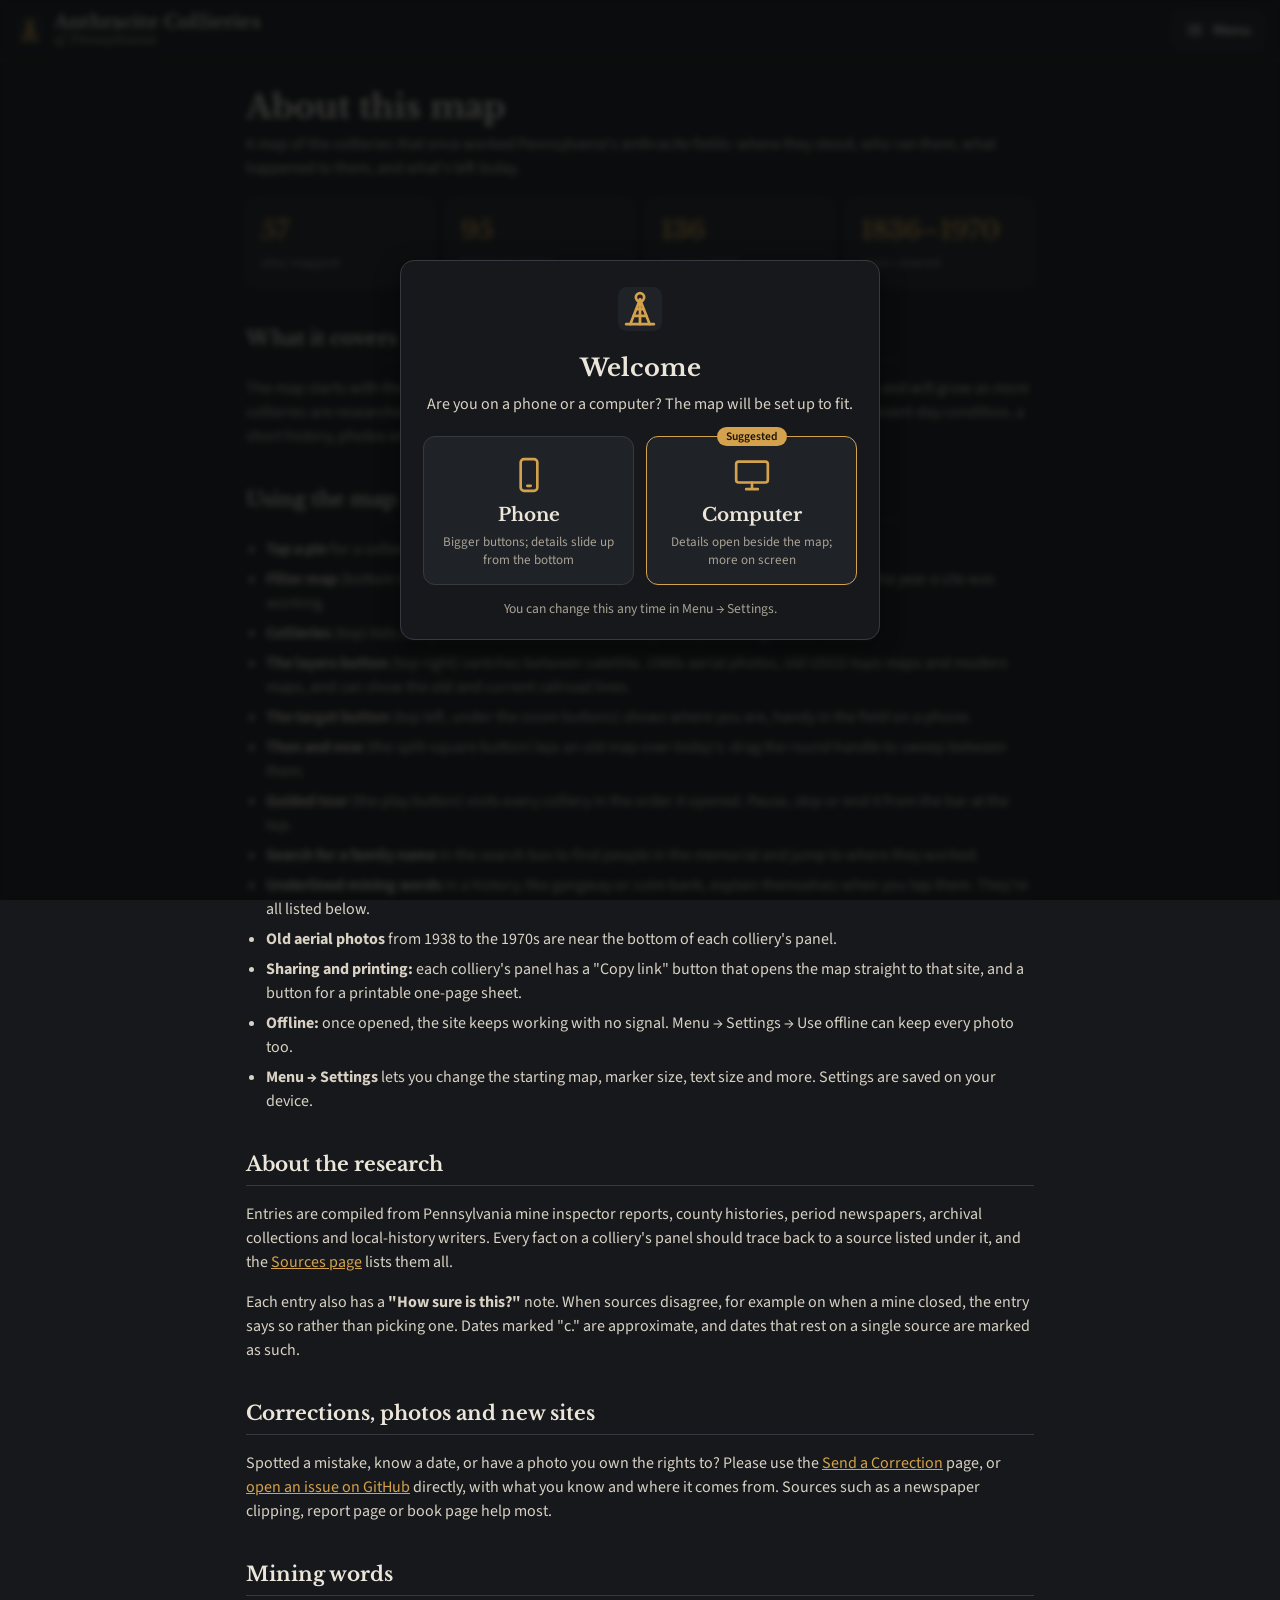
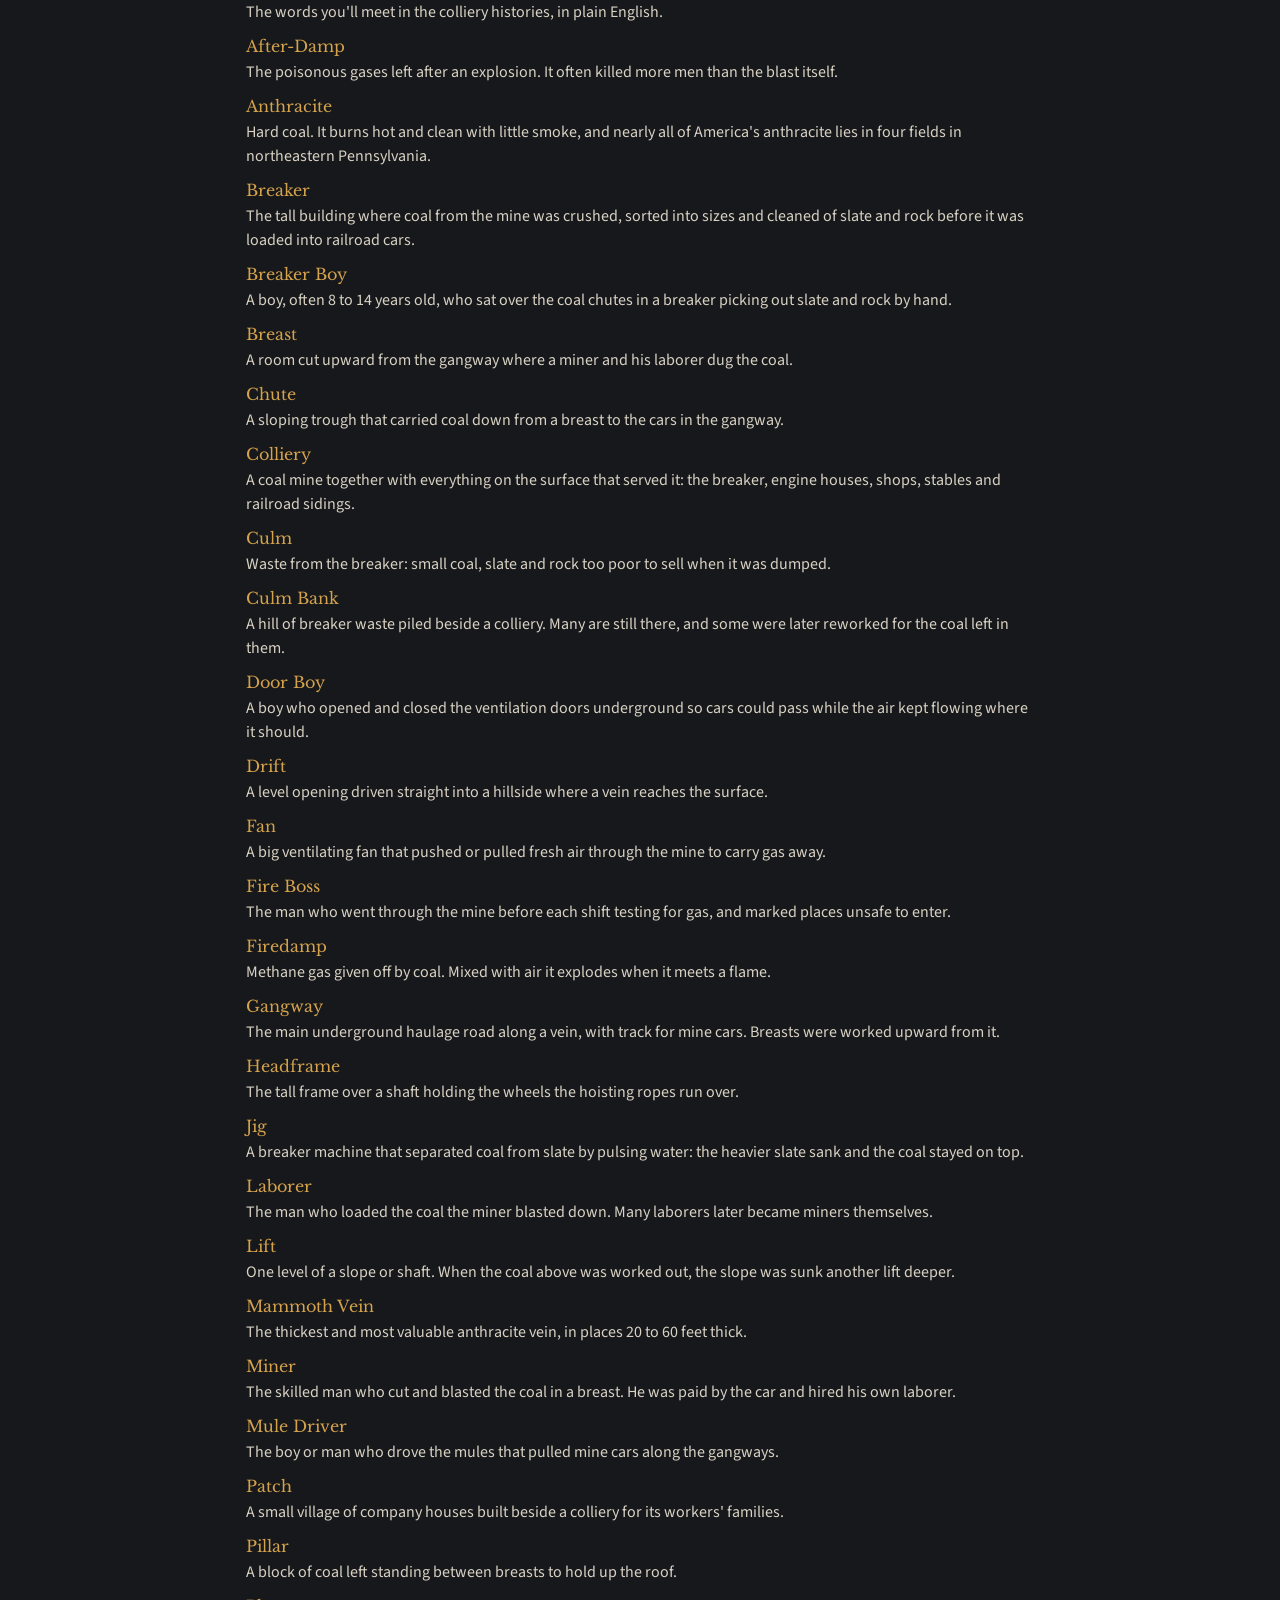
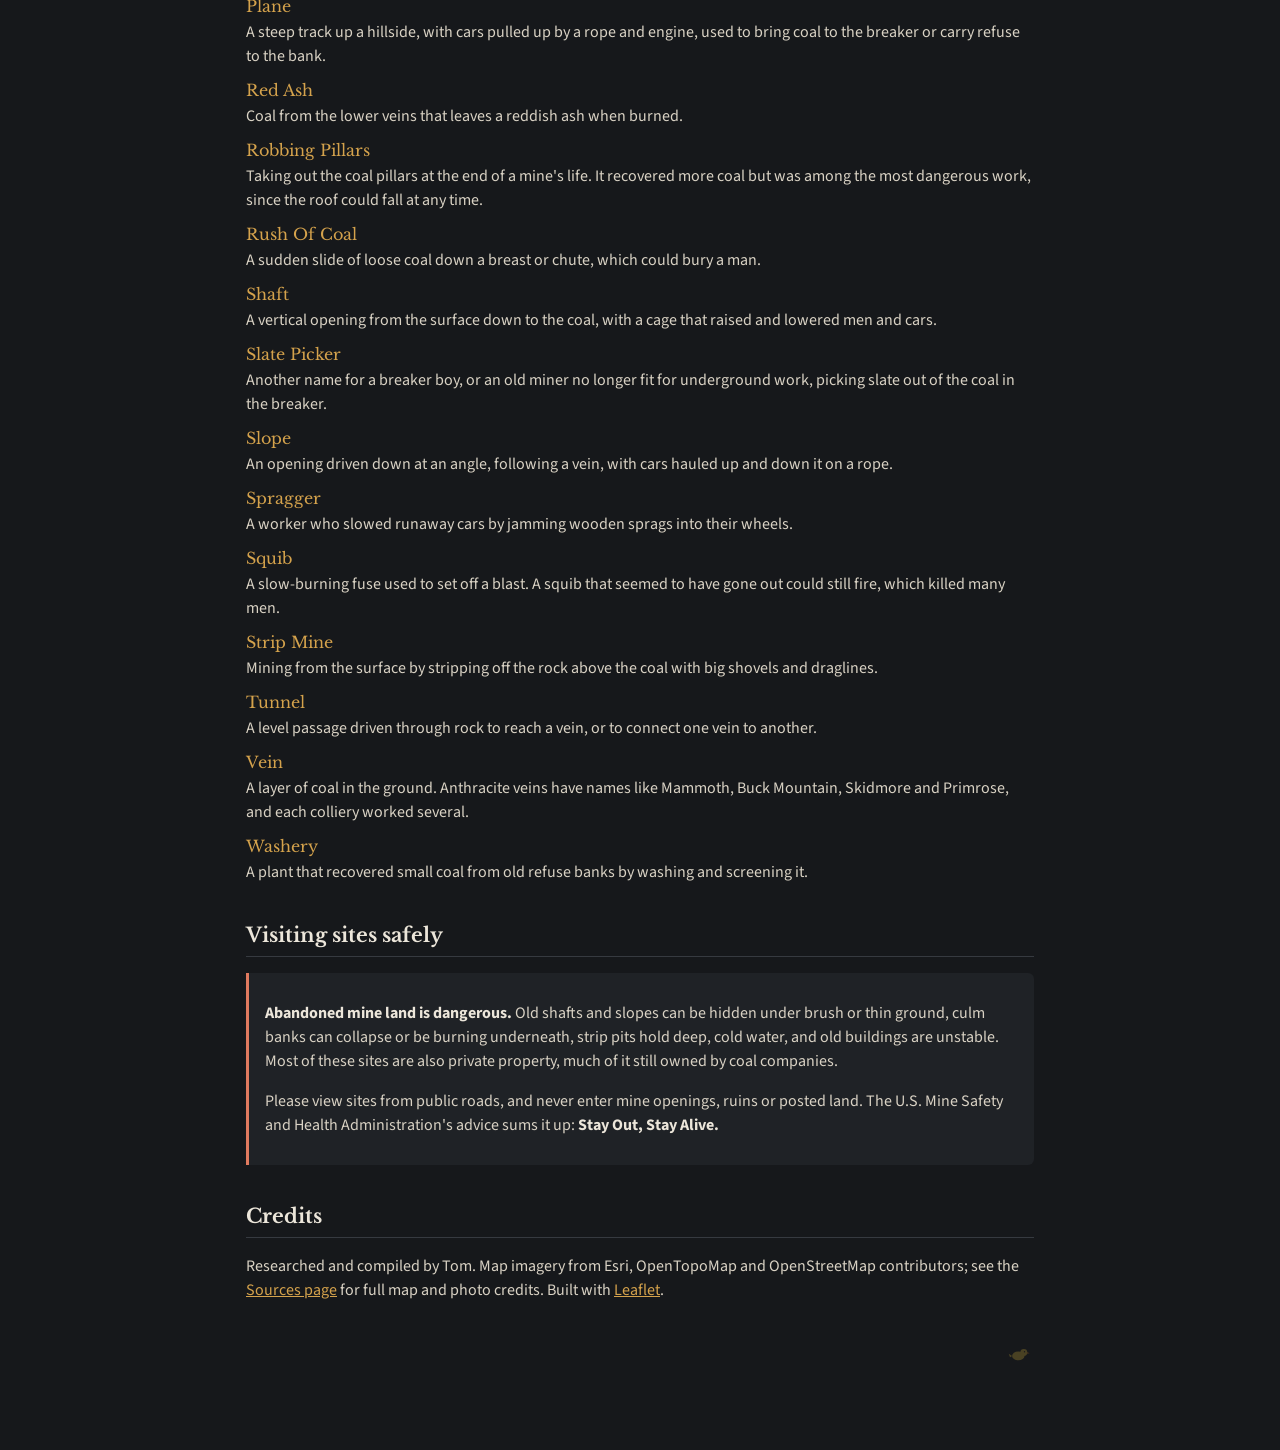
==== commit 907c61c3: "Add charts, name search, aerial photos, tour, offline use and more; memorial to 3,199 names New feat" ====
--- a/about.html
+++ b/about.html
@@ -6,6 +6,9 @@
   <title>About · Anthracite Collieries of Pennsylvania</title>
   <meta name="description" content="About the Anthracite Collieries of Pennsylvania map: what it covers, how the research works, how to send corrections, and visiting sites safely.">
   <link rel="icon" href="icons/headframe.svg" type="image/svg+xml">
+  <link rel="manifest" href="manifest.webmanifest">
+  <link rel="apple-touch-icon" href="icons/apple-touch-icon.png">
+  <meta name="theme-color" content="#16181b">
 
   <meta property="og:type" content="website">
   <meta property="og:site_name" content="Anthracite Collieries of Pennsylvania">
@@ -54,9 +57,15 @@
       <li><strong>Tap a pin</strong> for a colliery's photos, facts, history and sources. Pin color shows the coal field.</li>
       <li><strong>Filter map</strong> (bottom left) narrows the map by coal field, operator, present-day condition, or the year a site was working.</li>
       <li><strong>Collieries</strong> (top) lists every site; the search box finds sites by name, including former names.</li>
-      <li><strong>The layers button</strong> (top right) switches between satellite, old USGS topo maps, and modern maps.</li>
+      <li><strong>The layers button</strong> (top right) switches between satellite, 1980s aerial photos, old USGS topo maps and modern maps, and can show the old and current railroad lines.</li>
       <li><strong>The target button</strong> (top left, under the zoom buttons) shows where you are, handy in the field on a phone.</li>
-      <li><strong>Sharing:</strong> each colliery's panel has a "Copy link" button that opens the map straight to that site.</li>
+      <li><strong>Then and now</strong> (the split-square button) lays an old map over today's: drag the round handle to sweep between them.</li>
+      <li><strong>Guided tour</strong> (the play button) visits every colliery in the order it opened. Pause, skip or end it from the bar at the top.</li>
+      <li><strong>Search for a family name</strong> in the search box to find people in the memorial and jump to where they worked.</li>
+      <li><strong>Underlined mining words</strong> in a history, like gangway or culm bank, explain themselves when you tap them. They're all listed below.</li>
+      <li><strong>Old aerial photos</strong> from 1938 to the 1970s are near the bottom of each colliery's panel.</li>
+      <li><strong>Sharing and printing:</strong> each colliery's panel has a "Copy link" button that opens the map straight to that site, and a button for a printable one-page sheet.</li>
+      <li><strong>Offline:</strong> once opened, the site keeps working with no signal. Menu → Settings → Use offline can keep every photo too.</li>
       <li><strong>Menu → Settings</strong> lets you change the starting map, marker size, text size and more. Settings are saved on your device.</li>
     </ul>
 
@@ -65,7 +74,11 @@
     <p>Each entry also has a <strong>"How sure is this?"</strong> note. When sources disagree, for example on when a mine closed, the entry says so rather than picking one. Dates marked "c." are approximate, and dates that rest on a single source are marked as such.</p>
 
     <h2>Corrections, photos and new sites</h2>
-    <p>Spotted a mistake, know a date, or have a photo you own the rights to? Please <a href="https://github.com/theman42069/anthracite-collieries/issues" target="_blank" rel="noopener">open an issue on GitHub</a> with what you know and where it comes from. Sources such as a newspaper clipping, report page or book page help most.</p>
+    <p>Spotted a mistake, know a date, or have a photo you own the rights to? Please use the <a href="contribute.html">Send a Correction</a> page, or <a href="https://github.com/theman42069/anthracite-collieries/issues" target="_blank" rel="noopener">open an issue on GitHub</a> directly, with what you know and where it comes from. Sources such as a newspaper clipping, report page or book page help most.</p>
+
+    <h2 id="words">Mining words</h2>
+    <p class="section-intro">The words you'll meet in the colliery histories, in plain English.</p>
+    <dl class="glossary" id="glossary-list"></dl>
 
     <h2>Visiting sites safely</h2>
     <div class="callout">
@@ -85,6 +98,16 @@
   <script src="js/menu.js"></script>
   <script src="js/secrets.js"></script>
   <script>
+    // The mining words list, from the same file that explains words in the colliery histories.
+    fetch('data/glossary.json')
+      .then(function (r) { return r.json(); })
+      .then(function (d) {
+        var esc = function (s) { return String(s).replace(/&/g, '&amp;').replace(/</g, '&lt;'); };
+        document.getElementById('glossary-list').innerHTML = (d.terms || []).slice()
+          .sort(function (a, b) { return a.term.localeCompare(b.term); })
+          .map(function (t) { return '<dt>' + esc(t.term) + '</dt><dd>' + esc(t.text) + '</dd>'; }).join('');
+      });
+
     // Live counts from the same data file the map uses.
     fetch('data/collieries.geojson', { cache: 'no-cache' })
       .then(function (r) { return r.json(); })
--- a/css/style.css
+++ b/css/style.css
@@ -328,6 +328,21 @@
 .search-results .meta { color: var(--muted); font-size: 0.8rem; white-space: nowrap; }
 .search-results .empty { color: var(--muted); cursor: default; }
 .search-results .empty:hover { background: none; }
+.search-results .group {
+  cursor: default;
+  padding: 10px 10px 4px;
+  font-size: 0.75rem;
+  letter-spacing: 0.06em;
+  text-transform: uppercase;
+  color: var(--muted);
+  border-top: 1px solid var(--border);
+  margin-top: 4px;
+}
+.search-results .group:first-child { border-top: 0; margin-top: 0; }
+.search-results .group:hover { background: none; }
+.search-results .person .name { font-family: var(--serif); white-space: normal; }
+.search-results .person-text { flex: 1; min-width: 0; display: flex; flex-direction: column; }
+.search-results .person-text .meta { white-space: normal; }
 
 /* ---------- Map stage ---------- */
 
@@ -864,6 +879,7 @@
   cursor: pointer;
 }
 .copy-link:hover { background: var(--accent); color: var(--accent-ink); }
+.print-link { display: flex; align-items: center; justify-content: center; margin-top: 8px; text-decoration: none; }
 
 /* ---------- Phone layout: stacked header, bottom sheet, bigger tap targets ----------
    Applies when <html data-layout="phone">: chosen on first visit (or in Settings),
@@ -1784,3 +1800,303 @@
 .mem-cause { font-size: 0.92rem; margin-top: 2px; }
 .mem-note { font-size: 0.85rem; color: var(--muted); margin-top: 2px; }
 .memorial-link { margin-top: 6px; }
+
+/* Old aerial photos in the site panel (PennPilot thumbnails, one per decade) */
+.aerials-note, .aerials-credit { font-size: 0.85rem; color: var(--muted); margin: 0 0 8px; }
+.aerials-credit { margin-top: 6px; }
+.aerials {
+  list-style: none;
+  margin: 0;
+  padding: 0;
+  display: grid;
+  grid-template-columns: repeat(auto-fill, minmax(100px, 1fr));
+  gap: 8px;
+}
+.aerials a {
+  display: block;
+  text-decoration: none;
+  border: 1px solid var(--border);
+  border-radius: var(--radius);
+  overflow: hidden;
+  background: var(--chrome-2);
+}
+.aerials a:hover { border-color: var(--accent); }
+.aerials img { display: block; width: 100%; aspect-ratio: 1; object-fit: cover; background: var(--chrome-3); }
+.aerials span { display: block; padding: 4px 6px; font-size: 0.8rem; color: var(--text-soft); }
+.mem-map { font-size: 0.85rem; }
+
+/* ---------- By the Numbers (stats.html) ---------- */
+.stats {
+  max-width: 960px;
+  --series-1: #3987e5;
+  --series-2: #d95926;
+  --series-3: #199e70;
+  --series-4: #c98500;
+  --series-5: #d55181;
+  --series-none: #5d6167;
+  --chart-grid: #2f3338;
+  --chart-gap-band: rgba(255, 255, 255, 0.05);
+}
+html[data-theme="light"] .stats {
+  --series-1: #2a78d6;
+  --series-2: #eb6834;
+  --series-3: #1baf7a;
+  --series-4: #eda100;
+  --series-5: #e87ba4;
+  --series-none: #c4beb2;
+  --chart-grid: #e7e1d5;
+  --chart-gap-band: rgba(0, 0, 0, 0.05);
+}
+
+.stat-tiles {
+  display: grid;
+  grid-template-columns: repeat(auto-fit, minmax(150px, 1fr));
+  gap: 10px;
+  margin: 20px 0 8px;
+}
+.stat-tile {
+  background: var(--chrome-2);
+  border: 1px solid var(--border);
+  border-radius: var(--radius);
+  padding: 14px 16px;
+}
+.stat-num { font-family: var(--serif); font-size: 1.45rem; color: var(--text); line-height: 1.2; }
+.stat-label { color: var(--muted); font-size: 0.88rem; margin-top: 4px; }
+
+.chart-card {
+  background: var(--chrome-2);
+  border: 1px solid var(--border);
+  border-radius: var(--radius);
+  padding: 16px 18px;
+  margin: 16px 0;
+  min-width: 0;
+}
+.chart-card h2 { margin-top: 0; }
+.chart-pair { display: grid; grid-template-columns: 1fr 1fr; gap: 16px; }
+.chart-pair .chart-card { margin: 0; }
+@media (max-width: 760px) { .chart-pair { grid-template-columns: 1fr; gap: 0; } .chart-pair .chart-card { margin: 16px 0; } }
+
+.chart { width: 100%; overflow: hidden; }
+.chart svg { display: block; }
+.chart .grid { stroke: var(--chart-grid); stroke-width: 1; }
+.chart .baseline { stroke: var(--border); stroke-width: 1; }
+.chart .axis { fill: var(--muted); font: 12px var(--sans); }
+.chart .bar { fill: var(--series-1); }
+.chart .hit { fill: transparent; cursor: crosshair; }
+.chart .hit:hover { fill: rgba(127, 127, 127, 0.1); }
+.chart .hit-plain:hover { fill: transparent; }
+.chart .gap-band { fill: var(--chart-gap-band); }
+.chart .gap-label { fill: var(--muted); font: italic 11px var(--sans); }
+.chart .line { fill: none; stroke: var(--series-1); stroke-width: 2; stroke-linejoin: round; }
+.chart .area { fill: var(--series-1); opacity: 0.14; }
+.chart .crosshair { stroke: var(--muted); stroke-width: 1; }
+.chart .dot { fill: var(--series-1); stroke: var(--chrome-2); stroke-width: 2; }
+.chart-note { font-size: 0.85rem; color: var(--muted); margin: 8px 0 0; }
+
+.donut-wrap { display: flex; flex-wrap: wrap; align-items: center; gap: 12px 20px; }
+.donut { flex: 0 0 auto; width: 180px; height: 180px; }
+.donut .slice { stroke: var(--chrome-2); stroke-width: 1; cursor: pointer; }
+.donut .slice:hover { opacity: 0.85; }
+.donut-total { fill: var(--text); font: 22px var(--serif); }
+.donut-sub { fill: var(--muted); font: 12px var(--sans); }
+.s1 { fill: var(--series-1); background: var(--series-1); }
+.s2 { fill: var(--series-2); background: var(--series-2); }
+.s3 { fill: var(--series-3); background: var(--series-3); }
+.s4 { fill: var(--series-4); background: var(--series-4); }
+.s5 { fill: var(--series-5); background: var(--series-5); }
+.s-none { fill: var(--series-none); background: var(--series-none); }
+.chart-legend { list-style: none; margin: 0; padding: 0; flex: 1 1 180px; min-width: 0; }
+.chart-legend li { display: flex; align-items: center; gap: 8px; padding: 3px 0; font-size: 0.9rem; }
+.chart-legend .swatch { width: 12px; height: 12px; border-radius: 3px; flex: 0 0 auto; }
+.legend-label { flex: 1; color: var(--text-soft); }
+.legend-val { color: var(--text); font-variant-numeric: tabular-nums; }
+
+.hbars { display: flex; flex-direction: column; gap: 4px; }
+.hbar {
+  display: grid;
+  grid-template-columns: minmax(90px, 30%) 1fr 3.5em;
+  align-items: center;
+  gap: 10px;
+  padding: 3px 4px;
+  border-radius: 6px;
+  text-decoration: none;
+  color: var(--text-soft);
+}
+.hbar:hover { background: var(--chrome-3); }
+.hbar-label { font-size: 0.9rem; overflow: hidden; text-overflow: ellipsis; white-space: nowrap; }
+.hbar-track { height: 14px; }
+.hbar-fill { display: block; height: 100%; background: var(--series-1); border-radius: 0 4px 4px 0; min-width: 2px; }
+.hbar-val { text-align: right; font-variant-numeric: tabular-nums; color: var(--text); font-size: 0.9rem; }
+
+.chart-table { margin-top: 10px; font-size: 0.9rem; }
+.chart-table summary { cursor: pointer; color: var(--accent); }
+.chart-table > div { max-height: 320px; overflow: auto; margin-top: 8px; }
+.data-table { border-collapse: collapse; width: 100%; }
+.data-table th, .data-table td { text-align: left; padding: 4px 8px; border-bottom: 1px solid var(--border); }
+.data-table th { color: var(--muted); font-weight: 600; position: sticky; top: 0; background: var(--chrome-2); }
+.data-table .num { text-align: right; font-variant-numeric: tabular-nums; }
+
+.chart-tip {
+  position: fixed;
+  z-index: 50;
+  pointer-events: none;
+  background: var(--chrome);
+  color: var(--text);
+  border: 1px solid var(--border);
+  border-radius: 6px;
+  padding: 6px 10px;
+  font-size: 0.88rem;
+  box-shadow: var(--shadow);
+  max-width: 260px;
+}
+
+/* ---------- Then and now slider ---------- */
+.compare-control a { display: flex; align-items: center; justify-content: center; }
+.compare-control a.active { color: var(--accent); }
+.swipe { position: absolute; top: 0; bottom: 0; width: 0; z-index: 500; pointer-events: none; }
+.swipe-line { position: absolute; top: 0; bottom: 0; left: -1px; width: 3px; background: #fff; box-shadow: 0 0 6px rgba(0, 0, 0, 0.6); }
+.swipe-handle {
+  position: absolute;
+  top: 50%;
+  left: -22px;
+  width: 44px;
+  height: 44px;
+  margin-top: -22px;
+  border-radius: 50%;
+  border: 2px solid #fff;
+  background: #16181b;
+  color: #fff;
+  font-size: 1.2rem;
+  letter-spacing: 2px;
+  cursor: ew-resize;
+  pointer-events: auto;
+  touch-action: none;
+  box-shadow: 0 2px 8px rgba(0, 0, 0, 0.5);
+}
+.swipe-handle:focus-visible { outline: 2px solid var(--accent); outline-offset: 2px; }
+.swipe-tags { position: absolute; bottom: 64px; left: 0; width: 0; }
+.swipe-tag {
+  position: absolute;
+  white-space: nowrap;
+  padding: 4px 8px;
+  border-radius: 6px;
+  background: rgba(22, 24, 27, 0.9);
+  color: #ece6da;
+  font-size: 0.85rem;
+  pointer-events: auto;
+}
+.swipe-tag.then { right: 10px; }
+.swipe-tag.now { left: 10px; }
+.swipe-tag select { background: #2a2d31; color: #ece6da; border: 1px solid #363a40; border-radius: 4px; font: inherit; }
+
+/* ---------- Guided tour ---------- */
+.tour-control a { display: flex; align-items: center; justify-content: center; }
+.tour-control a.active { color: var(--accent); }
+.tour-bar {
+  position: fixed;
+  left: 50%;
+  top: calc(var(--header-h) + 12px);
+  transform: translateX(-50%);
+  z-index: 900;
+  display: flex;
+  flex-wrap: wrap;
+  align-items: center;
+  justify-content: center;
+  gap: 8px 14px;
+  max-width: calc(100vw - 32px);
+  padding: 10px 14px;
+  background: var(--overlay-bg);
+  color: var(--text);
+  border: 1px solid var(--border);
+  border-radius: var(--radius);
+  box-shadow: var(--shadow);
+}
+body.panel-open .tour-bar { left: calc((100vw - var(--panel-w)) / 2); }
+@media (max-width: 760px) {
+  .tour-bar, body.panel-open .tour-bar { left: 12px; right: 12px; top: auto; bottom: 12px; transform: none; max-width: none; padding: 8px 10px; z-index: 1100; }
+}
+[data-layout="phone"] .tour-bar, [data-layout="phone"] body.panel-open .tour-bar { left: 12px; right: 12px; top: auto; bottom: 12px; transform: none; max-width: none; z-index: 1100; }
+.tour-where { font-size: 0.95rem; }
+.tour-where b { font-family: var(--serif); color: var(--accent); }
+.tour-count { color: var(--muted); font-size: 0.85rem; margin-right: 4px; }
+.tour-buttons { display: flex; gap: 6px; }
+.tour-buttons button {
+  min-width: 36px;
+  padding: 6px 10px;
+  border: 1px solid var(--border);
+  border-radius: 6px;
+  background: var(--chrome-3);
+  color: var(--text);
+  font: inherit;
+  cursor: pointer;
+}
+.tour-buttons button:hover { border-color: var(--accent); }
+
+/* ---------- Mining words in histories ---------- */
+.history .term {
+  font: inherit;
+  color: inherit;
+  background: none;
+  border: 0;
+  padding: 0;
+  cursor: help;
+  text-decoration: underline dotted var(--accent);
+  text-underline-offset: 3px;
+  text-decoration-thickness: 1.5px;
+}
+.history .term:hover, .history .term:focus-visible { color: var(--accent); }
+.term-pop {
+  position: fixed;
+  z-index: 1000;
+  max-width: 300px;
+  padding: 10px 12px;
+  background: var(--chrome);
+  color: var(--text-soft);
+  border: 1px solid var(--border);
+  border-radius: var(--radius);
+  box-shadow: var(--shadow);
+  font-size: 0.9rem;
+  line-height: 1.45;
+}
+.term-pop b { display: block; color: var(--accent); font-family: var(--serif); margin-bottom: 2px; text-transform: capitalize; }
+
+/* Railroads layer key, inside the layer menu */
+.rail-key { display: inline-block; width: 18px; height: 0; margin: 0 4px 3px; vertical-align: middle; border-top: 3px solid #f4efe6; }
+.rail-key.old { border-top: 3px dashed #e9a23b; }
+html[data-theme="light"] .rail-key.active { border-top-color: #6a6256; }
+
+/* Quiz pictures: "which colliery is this?" photos and the sketch map */
+.quiz-figure { margin: 0 0 16px; }
+.quiz-photo { display: block; width: 100%; max-height: 340px; object-fit: contain; background: var(--chrome-3); border-radius: var(--radius); }
+.quiz-map { display: block; width: 100%; height: auto; background: var(--chrome-3); border-radius: var(--radius); }
+.quiz-map .site { fill: var(--muted); opacity: 0.55; }
+
+.quiz-map .target { fill: var(--accent); }
+.quiz-map .target-ring { fill: none; stroke: var(--accent); stroke-width: 2.5; }
+.quiz-map .town-dot { fill: var(--text-soft); }
+.quiz-map .town { fill: var(--text-soft); font: italic 14px var(--serif); }
+.quiz-map text.scale { fill: var(--muted); font: 12px var(--sans); }
+.quiz-map line.scale { stroke: var(--muted); stroke-width: 2; }
+
+/* ---------- Send a Correction form ---------- */
+.contribute { display: flex; flex-direction: column; gap: 16px; margin-top: 16px; }
+.contribute .field { display: flex; flex-direction: column; gap: 6px; }
+.field-label { font-weight: 600; color: var(--text); }
+.field-note { font-size: 0.85rem; color: var(--muted); margin: 0; }
+.contribute select, .contribute textarea, .contribute input[type="url"] {
+  font: inherit;
+  color: var(--text);
+  background: var(--chrome-2);
+  border: 1px solid var(--border);
+  border-radius: var(--radius);
+  padding: 8px 10px;
+  width: 100%;
+}
+.contribute textarea { resize: vertical; }
+.contribute select:focus, .contribute textarea:focus, .contribute input:focus { border-color: var(--accent); outline: none; }
+.contribute-actions { display: flex; flex-wrap: wrap; gap: 10px; }
+
+/* Mining words list (About page) */
+.glossary { margin: 8px 0 0; }
+.glossary dt { font-family: var(--serif); color: var(--accent); margin-top: 10px; text-transform: capitalize; }
+.glossary dd { margin: 2px 0 0; color: var(--text-soft); }
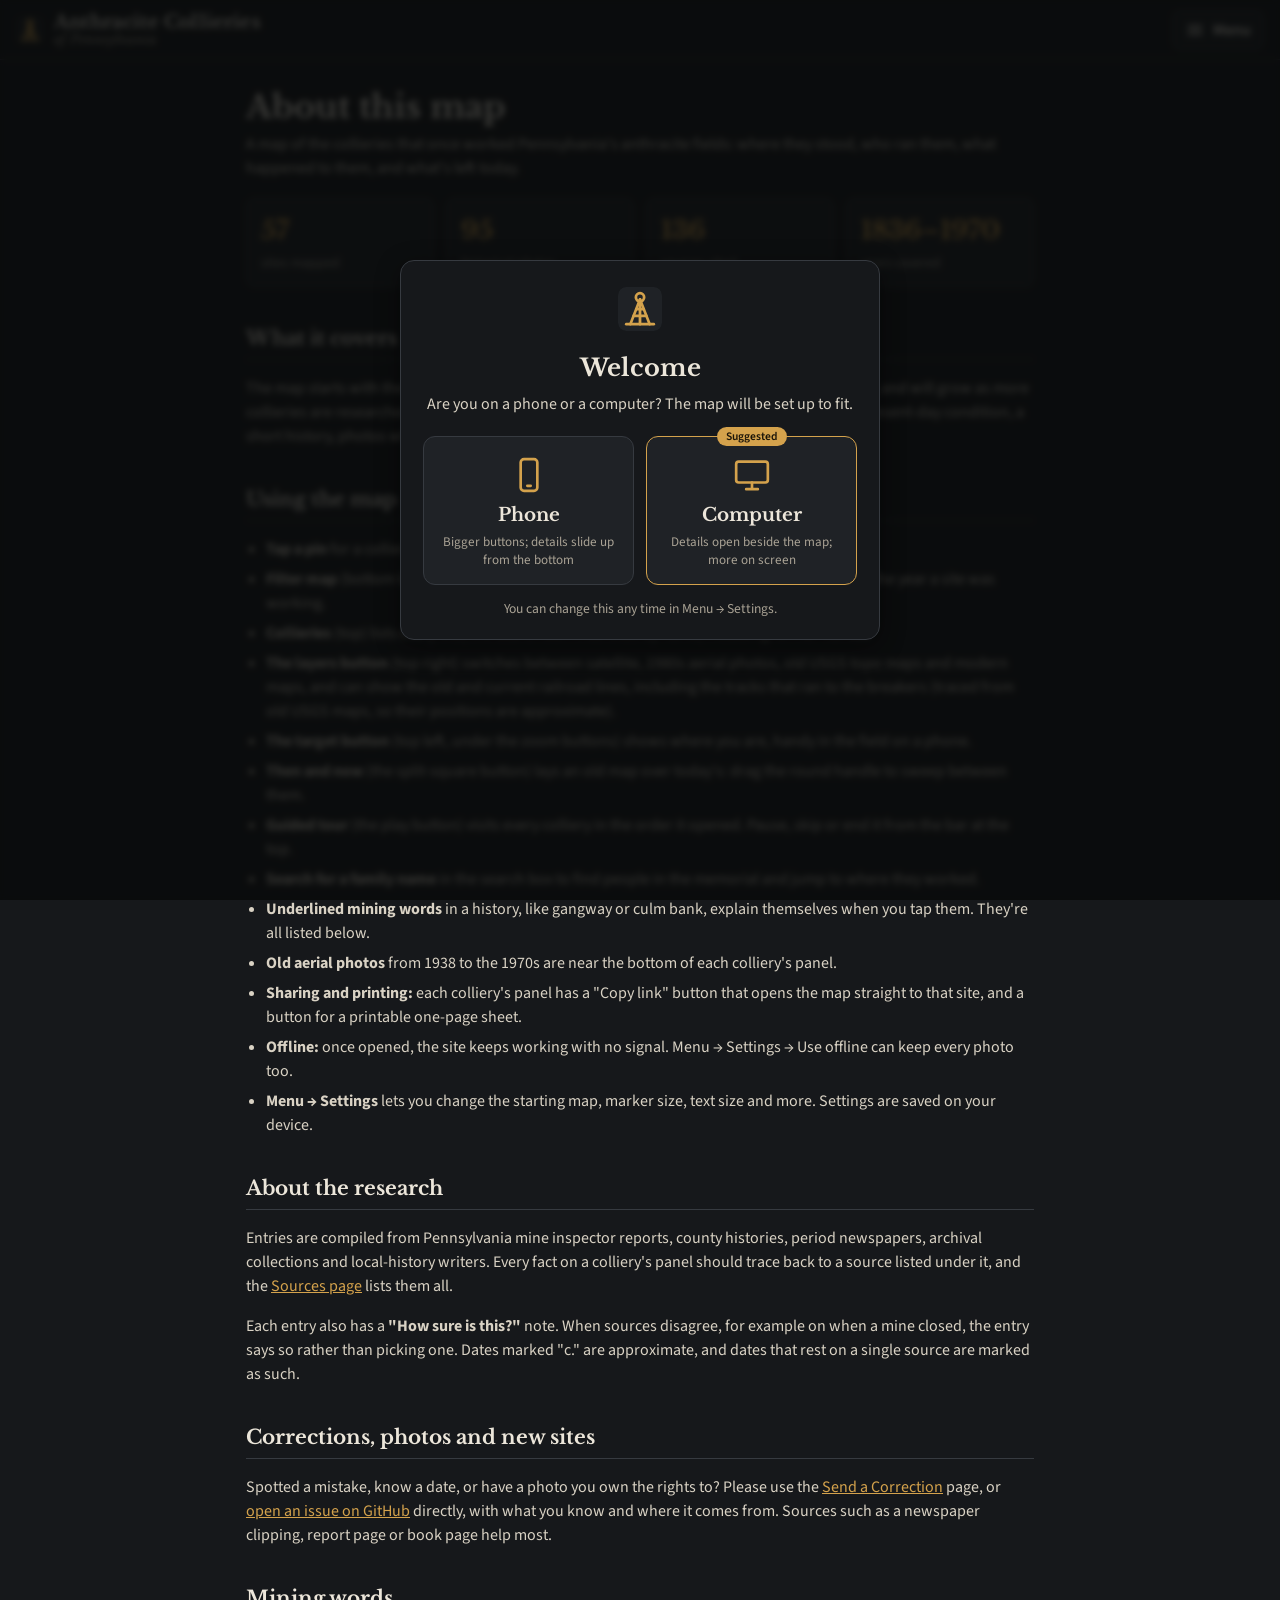
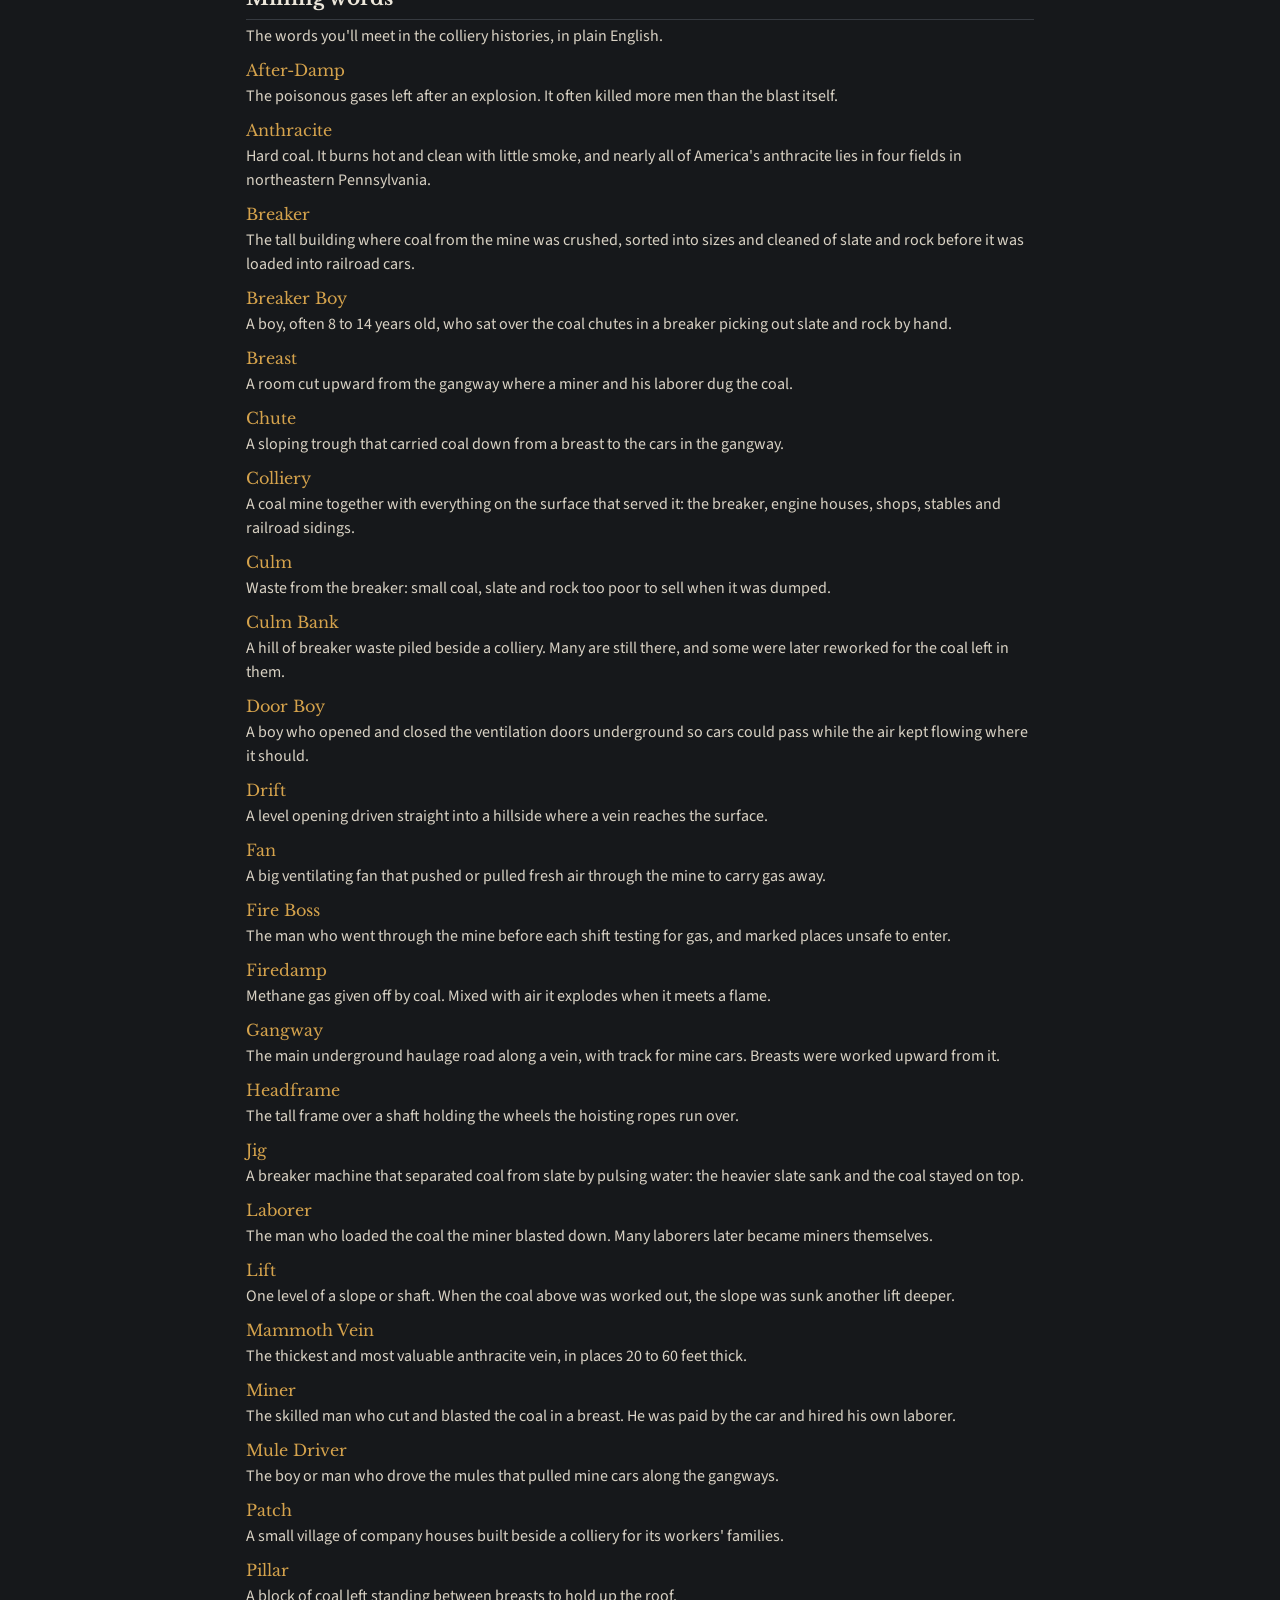
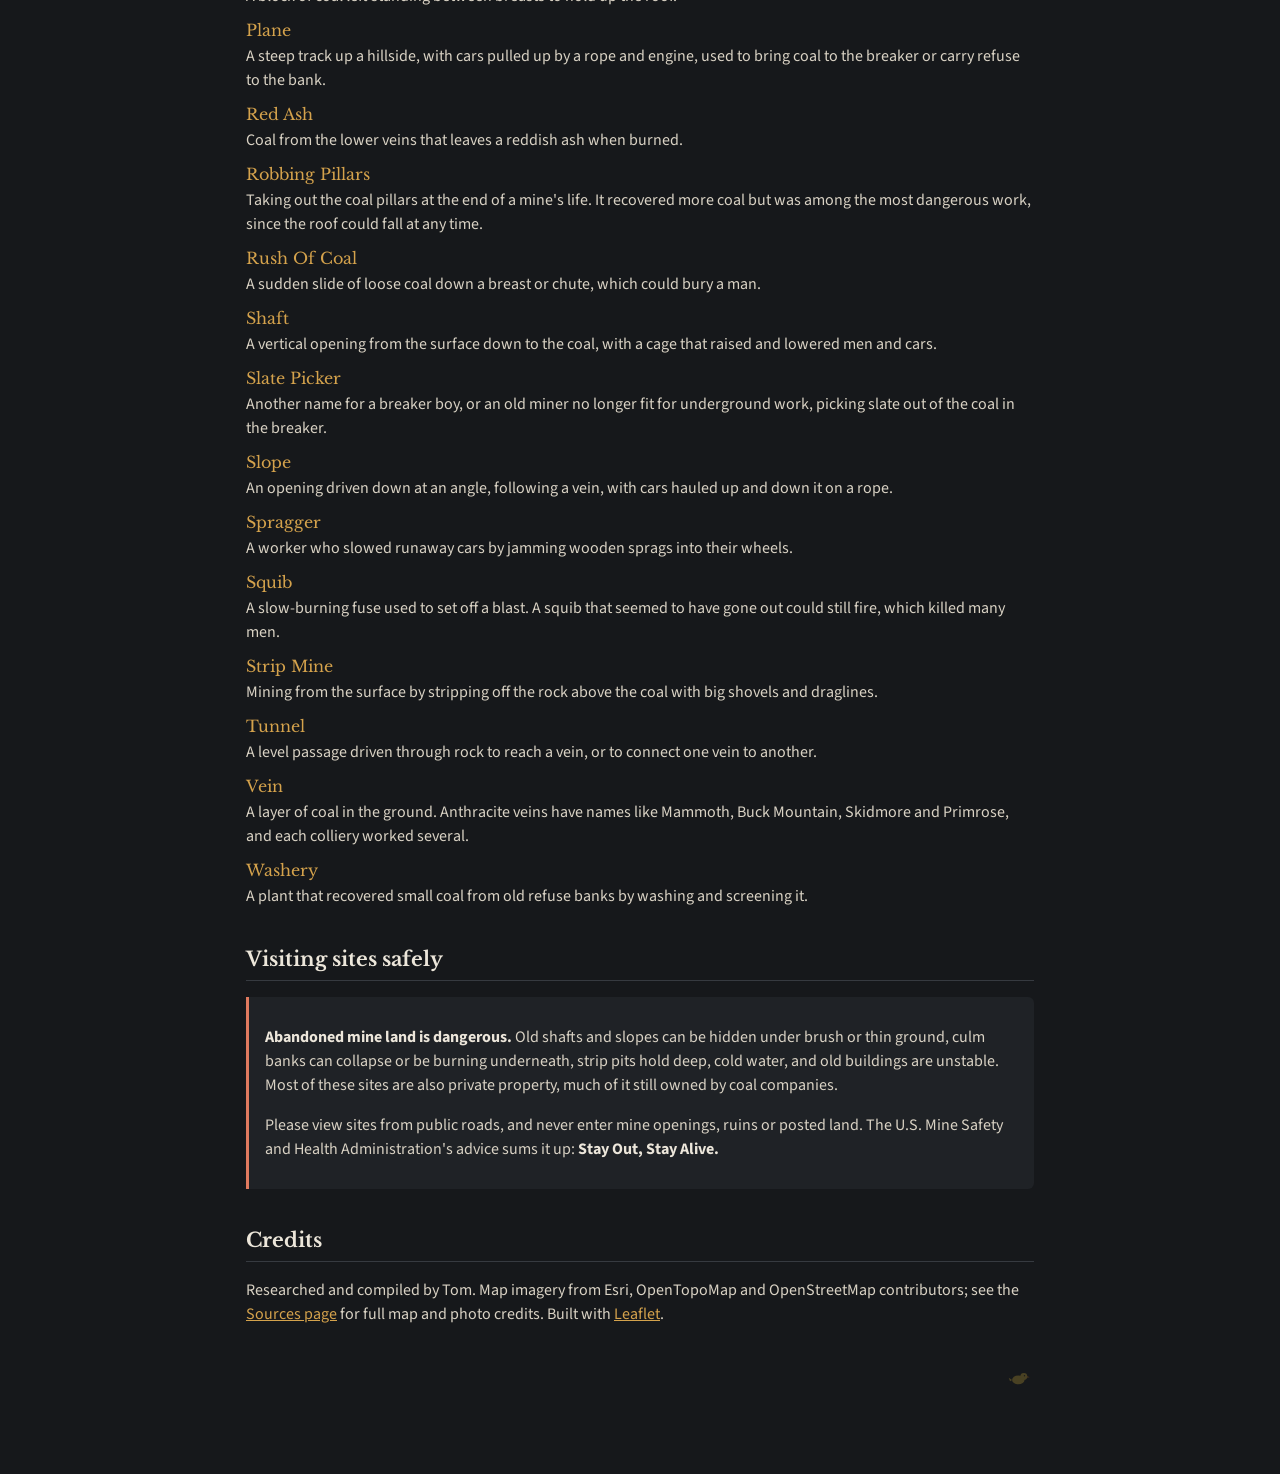
==== commit 5177c9a5: "Add the rail lines that ran to the breakers, traced from old USGS maps Co-Authored-By: Claude Opus 5" ====
--- a/about.html
+++ b/about.html
@@ -57,7 +57,7 @@
       <li><strong>Tap a pin</strong> for a colliery's photos, facts, history and sources. Pin color shows the coal field.</li>
       <li><strong>Filter map</strong> (bottom left) narrows the map by coal field, operator, present-day condition, or the year a site was working.</li>
       <li><strong>Collieries</strong> (top) lists every site; the search box finds sites by name, including former names.</li>
-      <li><strong>The layers button</strong> (top right) switches between satellite, 1980s aerial photos, old USGS topo maps and modern maps, and can show the old and current railroad lines.</li>
+      <li><strong>The layers button</strong> (top right) switches between satellite, 1980s aerial photos, old USGS topo maps and modern maps, and can show the old and current railroad lines, including the tracks that ran to the breakers (traced from old USGS maps, so their positions are approximate).</li>
       <li><strong>The target button</strong> (top left, under the zoom buttons) shows where you are, handy in the field on a phone.</li>
       <li><strong>Then and now</strong> (the split-square button) lays an old map over today's: drag the round handle to sweep between them.</li>
       <li><strong>Guided tour</strong> (the play button) visits every colliery in the order it opened. Pause, skip or end it from the bar at the top.</li>
--- a/css/style.css
+++ b/css/style.css
@@ -2100,3 +2100,4 @@
 .glossary { margin: 8px 0 0; }
 .glossary dt { font-family: var(--serif); color: var(--accent); margin-top: 10px; text-transform: capitalize; }
 .glossary dd { margin: 2px 0 0; color: var(--text-soft); }
+.rail-key.spur { border-top: 3px dotted #5fd38d; }
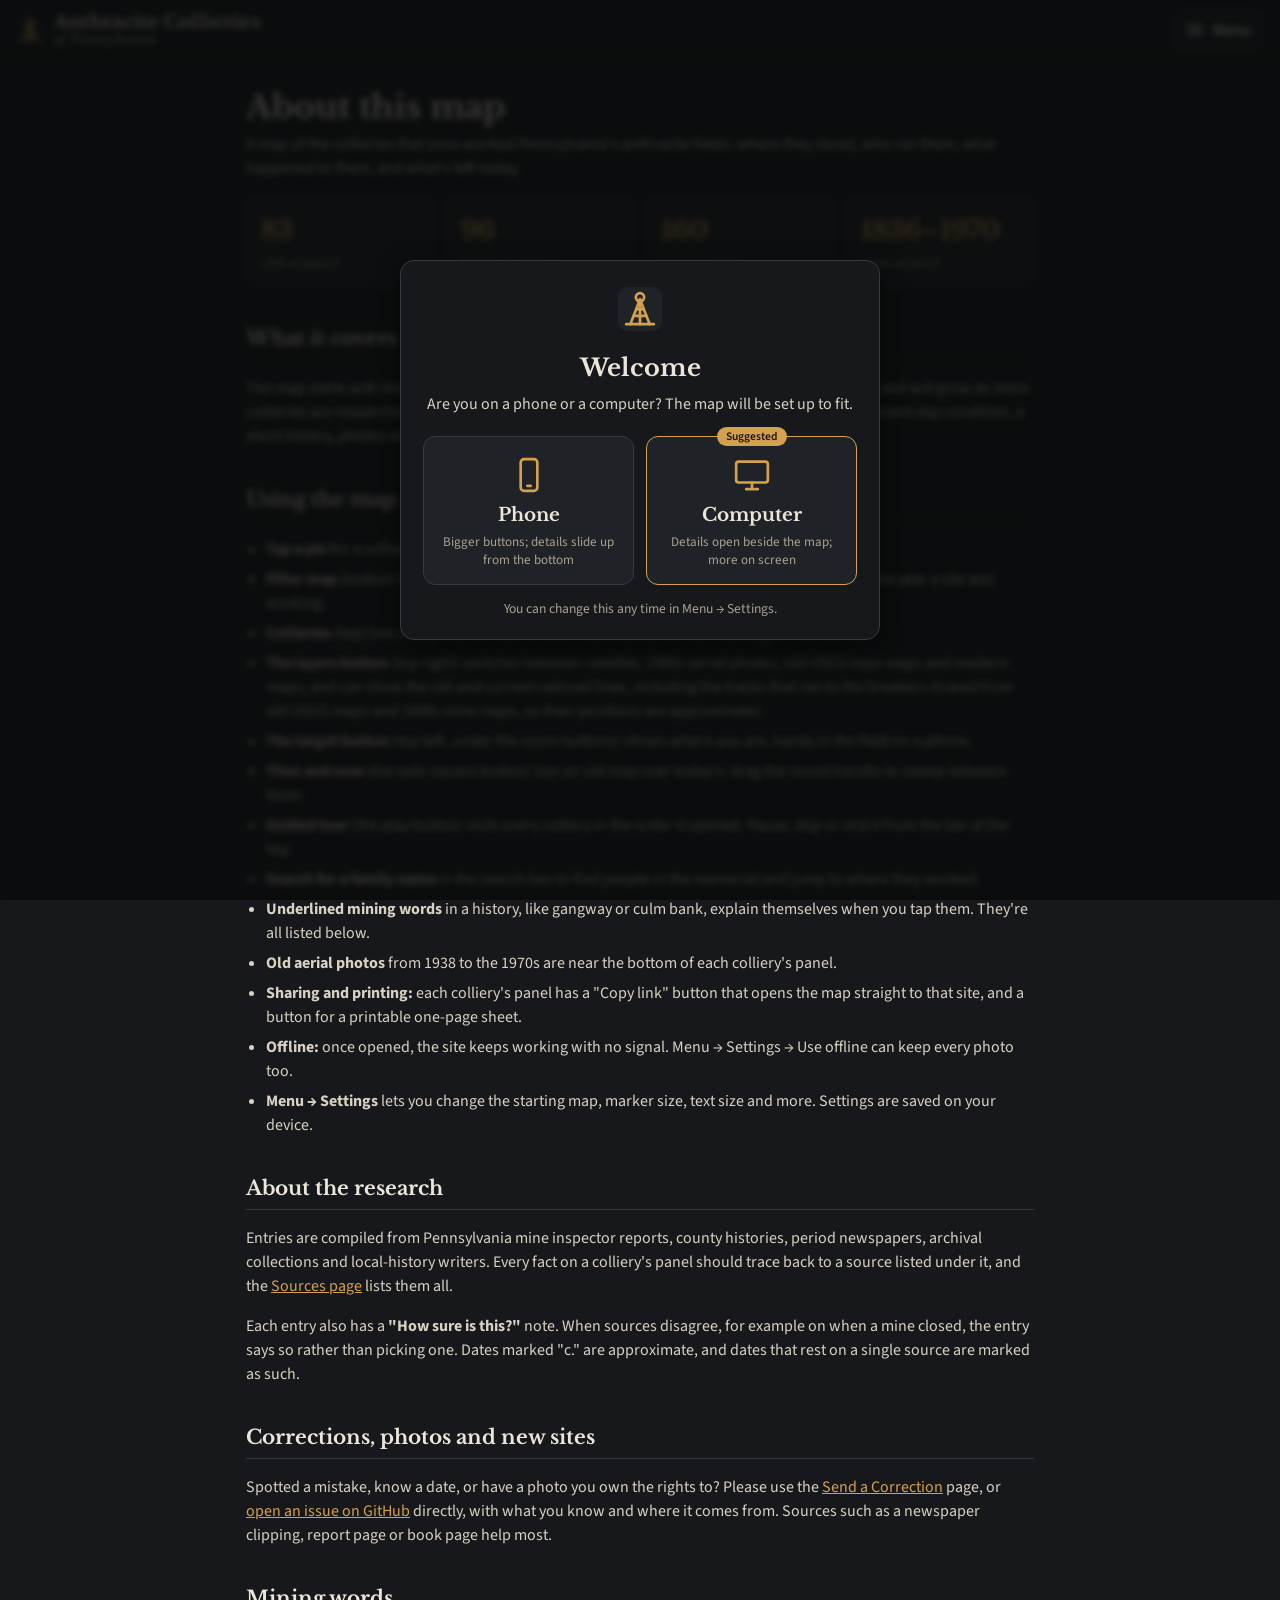
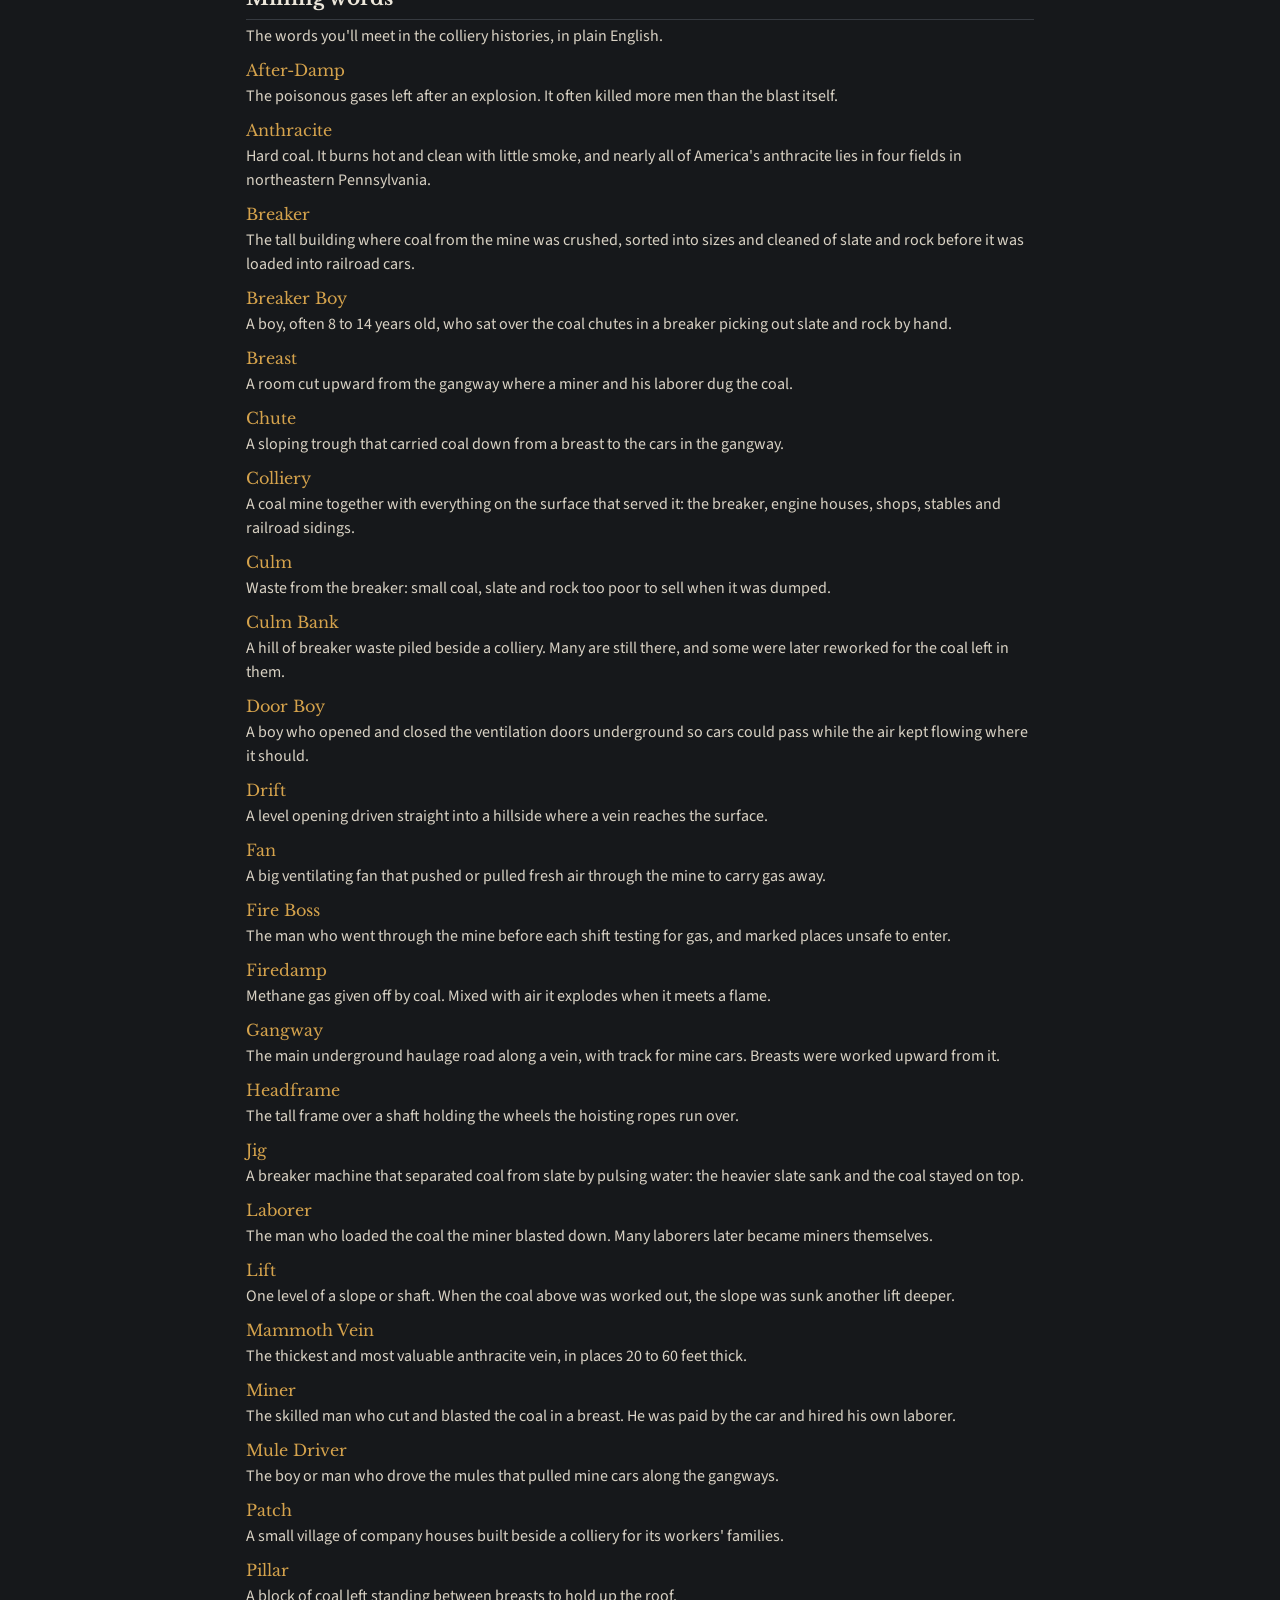
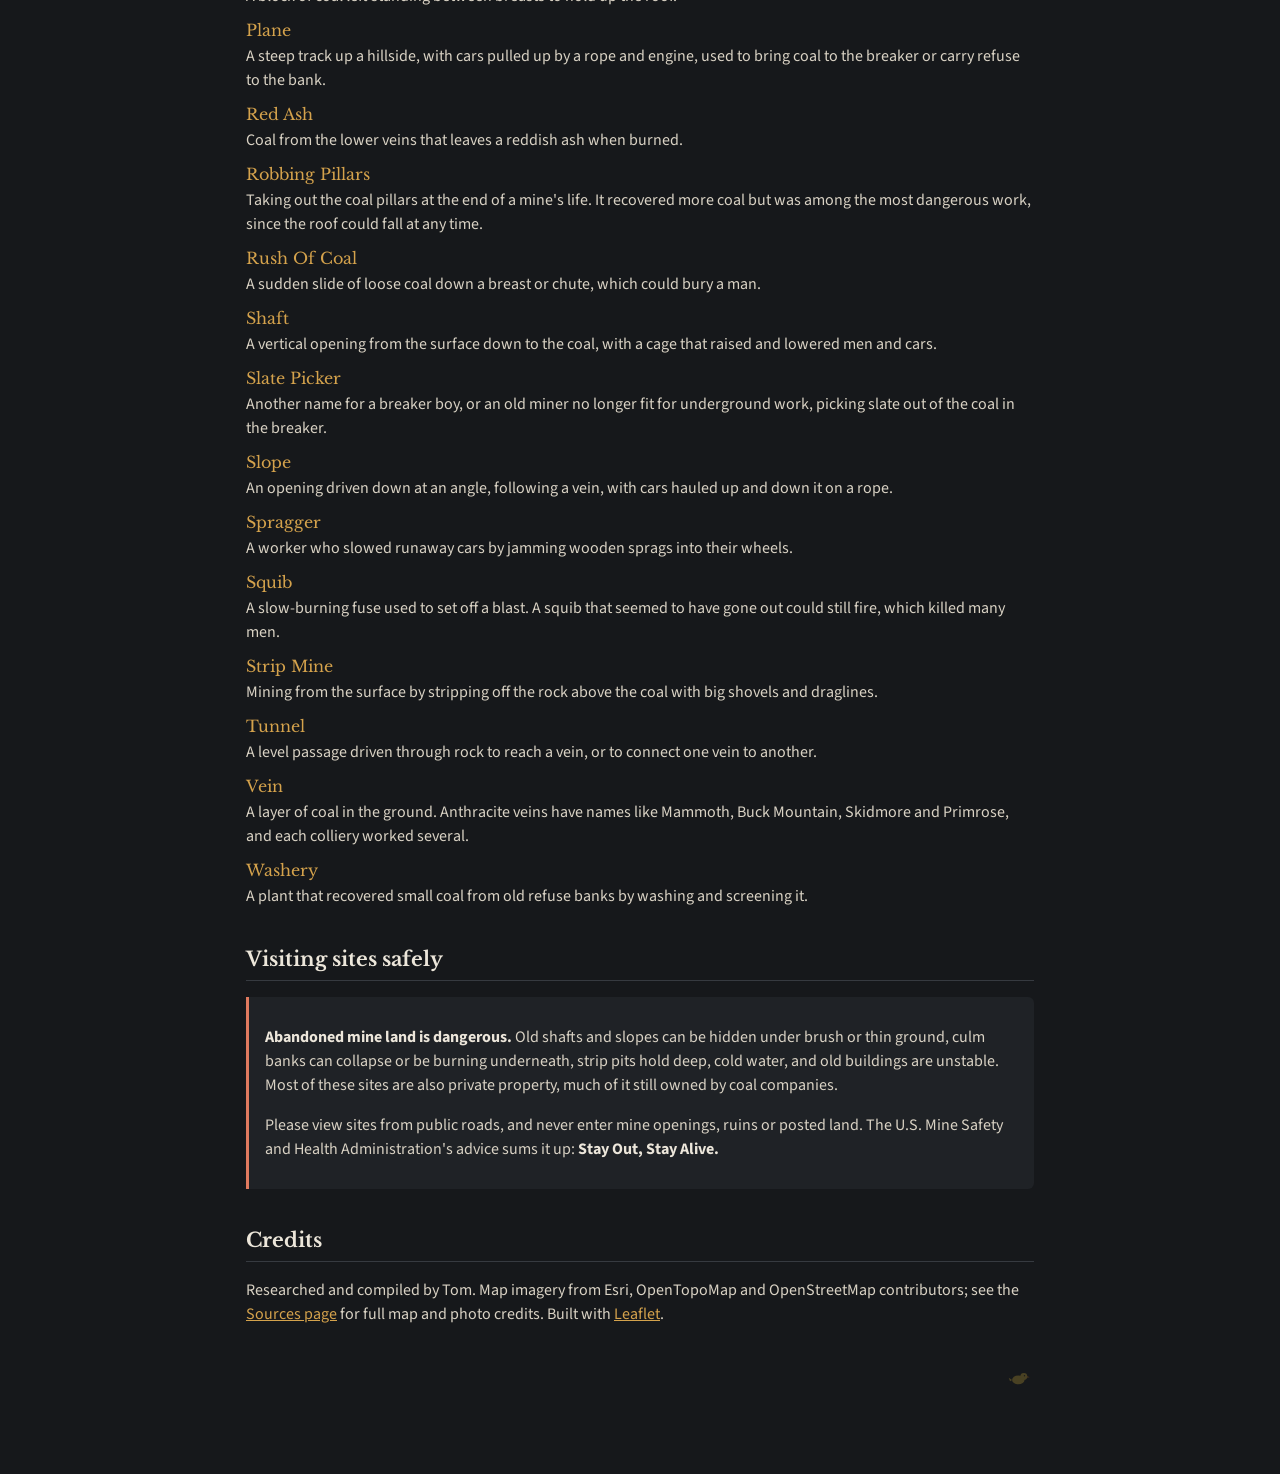
==== commit 8d46e1d0: "Add 26 collieries between Girardville and Shenandoah, with breaker pins and rail spurs Breakers loca" ====
--- a/about.html
+++ b/about.html
@@ -22,7 +22,7 @@
 
   <link rel="preconnect" href="https://fonts.googleapis.com">
   <link rel="preconnect" href="https://fonts.gstatic.com" crossorigin>
-  <link rel="stylesheet" href="https://fonts.googleapis.com/css2?family=Libre+Baskerville:wght@400;700&family=Source+Sans+3:wght@400;600&display=swap">
+  <link rel="stylesheet" href="https://fonts.googleapis.com/css2?family=Libre+Baskerville:wght@400;700&family=Source+Sans+3:wght@400;600&family=Stardos+Stencil:wght@700&display=swap">
   <link rel="stylesheet" href="css/style.css">
   <script src="js/settings-store.js"></script>
 </head>
@@ -57,7 +57,7 @@
       <li><strong>Tap a pin</strong> for a colliery's photos, facts, history and sources. Pin color shows the coal field.</li>
       <li><strong>Filter map</strong> (bottom left) narrows the map by coal field, operator, present-day condition, or the year a site was working.</li>
       <li><strong>Collieries</strong> (top) lists every site; the search box finds sites by name, including former names.</li>
-      <li><strong>The layers button</strong> (top right) switches between satellite, 1980s aerial photos, old USGS topo maps and modern maps, and can show the old and current railroad lines, including the tracks that ran to the breakers (traced from old USGS maps, so their positions are approximate).</li>
+      <li><strong>The layers button</strong> (top right) switches between satellite, 1980s aerial photos, old USGS topo maps and modern maps, and can show the old and current railroad lines, including the tracks that ran to the breakers (traced from old USGS maps and 1890s mine maps, so their positions are approximate).</li>
       <li><strong>The target button</strong> (top left, under the zoom buttons) shows where you are, handy in the field on a phone.</li>
       <li><strong>Then and now</strong> (the split-square button) lays an old map over today's: drag the round handle to sweep between them.</li>
       <li><strong>Guided tour</strong> (the play button) visits every colliery in the order it opened. Pause, skip or end it from the bar at the top.</li>
--- a/css/style.css
+++ b/css/style.css
@@ -60,6 +60,122 @@
 html[data-theme="light"] .confidence.estimate h3 { color: #8a5a00; }
 html[data-theme="light"] .switch:checked::after { background: #ffffff; }
 html[data-theme="light"] .switch:checked { background: var(--accent); }
+
+/* Mine theme: coal-black walls, carbide-lamp amber, rusted iron, stenciled signage. */
+html[data-theme="mine"] {
+  --chrome: #0c0b09;
+  --chrome-2: #16130f;
+  --chrome-3: #221d17;
+  --border: #4a3a2a;
+  --text: #e8e0d0;
+  --text-soft: #cfc4b0;
+  --muted: #9b8e78;
+  --accent: #ffb43a;
+  --accent-ink: #140c00;
+  --danger: #d9502e;
+  --overlay-bg: rgba(12, 11, 9, 0.94);
+  --stencil: "Stardos Stencil", "Libre Baskerville", Georgia, serif;
+  --grit: url("data:image/svg+xml,%3Csvg xmlns='http://www.w3.org/2000/svg' width='160' height='160'%3E%3Cfilter id='n'%3E%3CfeTurbulence type='fractalNoise' baseFrequency='.9' numOctaves='3' stitchTiles='stitch'/%3E%3CfeColorMatrix values='0 0 0 0 0  0 0 0 0 0  0 0 0 0 0  0 0 0 .55 0'/%3E%3C/filter%3E%3Crect width='160' height='160' filter='url(%23n)'/%3E%3C/svg%3E");
+  --shadow: 0 8px 28px rgba(0, 0, 0, 0.7);
+}
+html[data-theme="mine"] body,
+html[data-theme="mine"] .panel,
+html[data-theme="mine"] .legend {
+  background-image: var(--grit), radial-gradient(ellipse at 50% -20%, rgba(255, 180, 58, 0.07), transparent 60%);
+}
+/* Timber header beam with a worn hazard stripe underneath */
+html[data-theme="mine"] .topbar {
+  background: var(--grit), linear-gradient(180deg, #2a2016, #17120d);
+  border-bottom: 0;
+  box-shadow: 0 2px 0 #050403, 0 6px 0 -1px transparent;
+}
+html[data-theme="mine"] .topbar::after {
+  content: "";
+  position: absolute;
+  left: 0; right: 0; bottom: -5px;
+  height: 5px;
+  background: repeating-linear-gradient(-45deg, #c98a1c 0 10px, #0c0b09 10px 20px);
+  opacity: 0.75;
+  pointer-events: none;
+}
+html[data-theme="mine"] :is(h1, h2, h3, .brand-title) {
+  font-family: var(--stencil);
+  text-transform: uppercase;
+  letter-spacing: 0.06em;
+  text-shadow: 0 1px 0 #000, 0 0 18px rgba(255, 180, 58, 0.12);
+}
+html[data-theme="mine"] a:hover { color: #ffd27a; text-shadow: 0 0 8px rgba(255, 180, 58, 0.45); }
+html[data-theme="mine"] button:not(.leaflet-control *) { border-color: #5a4630; }
+html[data-theme="mine"] ::selection { background: #ffb43a; color: #140c00; }
+
+/* Mine theme components. Buttons are riveted iron plates; boxes are rough-cut rock;
+   inputs are cut into the wall and light up like a lamp when focused. */
+html[data-theme="mine"] {
+  --rivet: radial-gradient(circle, #8a7458 0 1.4px, #2b2219 1.6px 2.2px, transparent 2.6px);
+  --iron: linear-gradient(180deg, #2c261f 0%, #1b1712 55%, #141110 100%);
+  --rock-edge: inset 0 1px 0 rgba(255, 220, 160, 0.06), inset 0 -2px 6px rgba(0, 0, 0, 0.6);
+}
+html[data-theme="mine"] :is(.menu-toggle, .list-toggle, .play-btn, .lb-btn, .tour-buttons button, .quiz-option, .lc-option) {
+  background:
+    var(--rivet) 5px 5px / 6px 6px no-repeat,
+    var(--rivet) calc(100% - 5px) 5px / 6px 6px no-repeat,
+    var(--rivet) 5px calc(100% - 5px) / 6px 6px no-repeat,
+    var(--rivet) calc(100% - 5px) calc(100% - 5px) / 6px 6px no-repeat,
+    var(--iron);
+  border: 1px solid #4d3d2c;
+  border-radius: 4px;
+  box-shadow: inset 0 1px 0 rgba(255, 220, 160, 0.08), 0 2px 0 #050403;
+}
+html[data-theme="mine"] :is(.menu-toggle, .list-toggle, .play-btn, .lb-btn, .tour-buttons button, .quiz-option, .lc-option):hover {
+  border-color: var(--accent);
+  box-shadow: inset 0 1px 0 rgba(255, 220, 160, 0.12), 0 0 12px rgba(255, 180, 58, 0.25), 0 2px 0 #050403;
+}
+html[data-theme="mine"] :is(.play-btn.is-playing, .menu-toggle[aria-expanded="true"], .list-toggle[aria-expanded="true"]) {
+  border-color: var(--accent);
+  box-shadow: 0 0 14px rgba(255, 180, 58, 0.35), 0 2px 0 #050403;
+}
+html[data-theme="mine"] .play-btn.is-playing { background: var(--accent); color: var(--accent-ink); }
+html[data-theme="mine"] .quiz-option.correct { background: rgba(92, 184, 92, 0.18); border-color: #5cb85c; }
+html[data-theme="mine"] .quiz-option.wrong { background: rgba(217, 80, 46, 0.2); border-color: var(--danger); }
+
+html[data-theme="mine"] :is(.search input, select, textarea, input[type="text"], input[type="search"], input[type="email"]) {
+  background-color: #080706;
+  border: 1px solid #3a2e22;
+  border-radius: 3px;
+  box-shadow: inset 0 2px 5px rgba(0, 0, 0, 0.85);
+  color: var(--text);
+}
+html[data-theme="mine"] :is(.search input, select, textarea, input[type="text"], input[type="search"], input[type="email"]):focus {
+  border-color: var(--accent);
+  box-shadow: inset 0 2px 5px rgba(0, 0, 0, 0.85), 0 0 0 1px rgba(255, 180, 58, 0.4), 0 0 16px rgba(255, 180, 58, 0.25);
+  outline: none;
+}
+html[data-theme="mine"] input[type="range"],
+html[data-theme="mine"] input[type="checkbox"],
+html[data-theme="mine"] input[type="radio"] { accent-color: var(--accent); }
+
+html[data-theme="mine"] :is(.quiz-card, .chart-card, .lc-card, .menu-panel, .list-panel, .search-results) {
+  background-color: var(--chrome-2);
+  background-image: var(--grit);
+  border: 1px solid #3d3024;
+  border-radius: 3px 7px 4px 8px;
+  box-shadow: var(--rock-edge), var(--shadow);
+}
+html[data-theme="mine"] :is(.menu-panel a[aria-current="page"], .list-items button[aria-current="true"]) {
+  box-shadow: inset 3px 0 0 var(--accent), inset 14px 0 18px -14px rgba(255, 180, 58, 0.5);
+}
+html[data-theme="mine"] .data-table th { background: #1d1813; color: var(--accent); font-family: var(--stencil); letter-spacing: 0.05em; }
+html[data-theme="mine"] .data-table td { border-bottom-color: #2c241b; }
+
+/* Lamp flicker on the big headings (stops when "Smooth animations" is off) */
+@keyframes mine-flicker {
+  0%, 100% { text-shadow: 0 1px 0 #000, 0 0 18px rgba(255, 180, 58, 0.14); }
+  47% { text-shadow: 0 1px 0 #000, 0 0 22px rgba(255, 180, 58, 0.22); }
+  50% { text-shadow: 0 1px 0 #000, 0 0 10px rgba(255, 180, 58, 0.06); }
+  53% { text-shadow: 0 1px 0 #000, 0 0 20px rgba(255, 180, 58, 0.2); }
+}
+html[data-theme="mine"] h1 { animation: mine-flicker 6s ease-in-out infinite; }
+@media (prefers-reduced-motion: reduce) { html[data-theme="mine"] h1 { animation: none; } }
 
 /* "Smooth animations" turned off */
 html[data-motion="off"] *,
